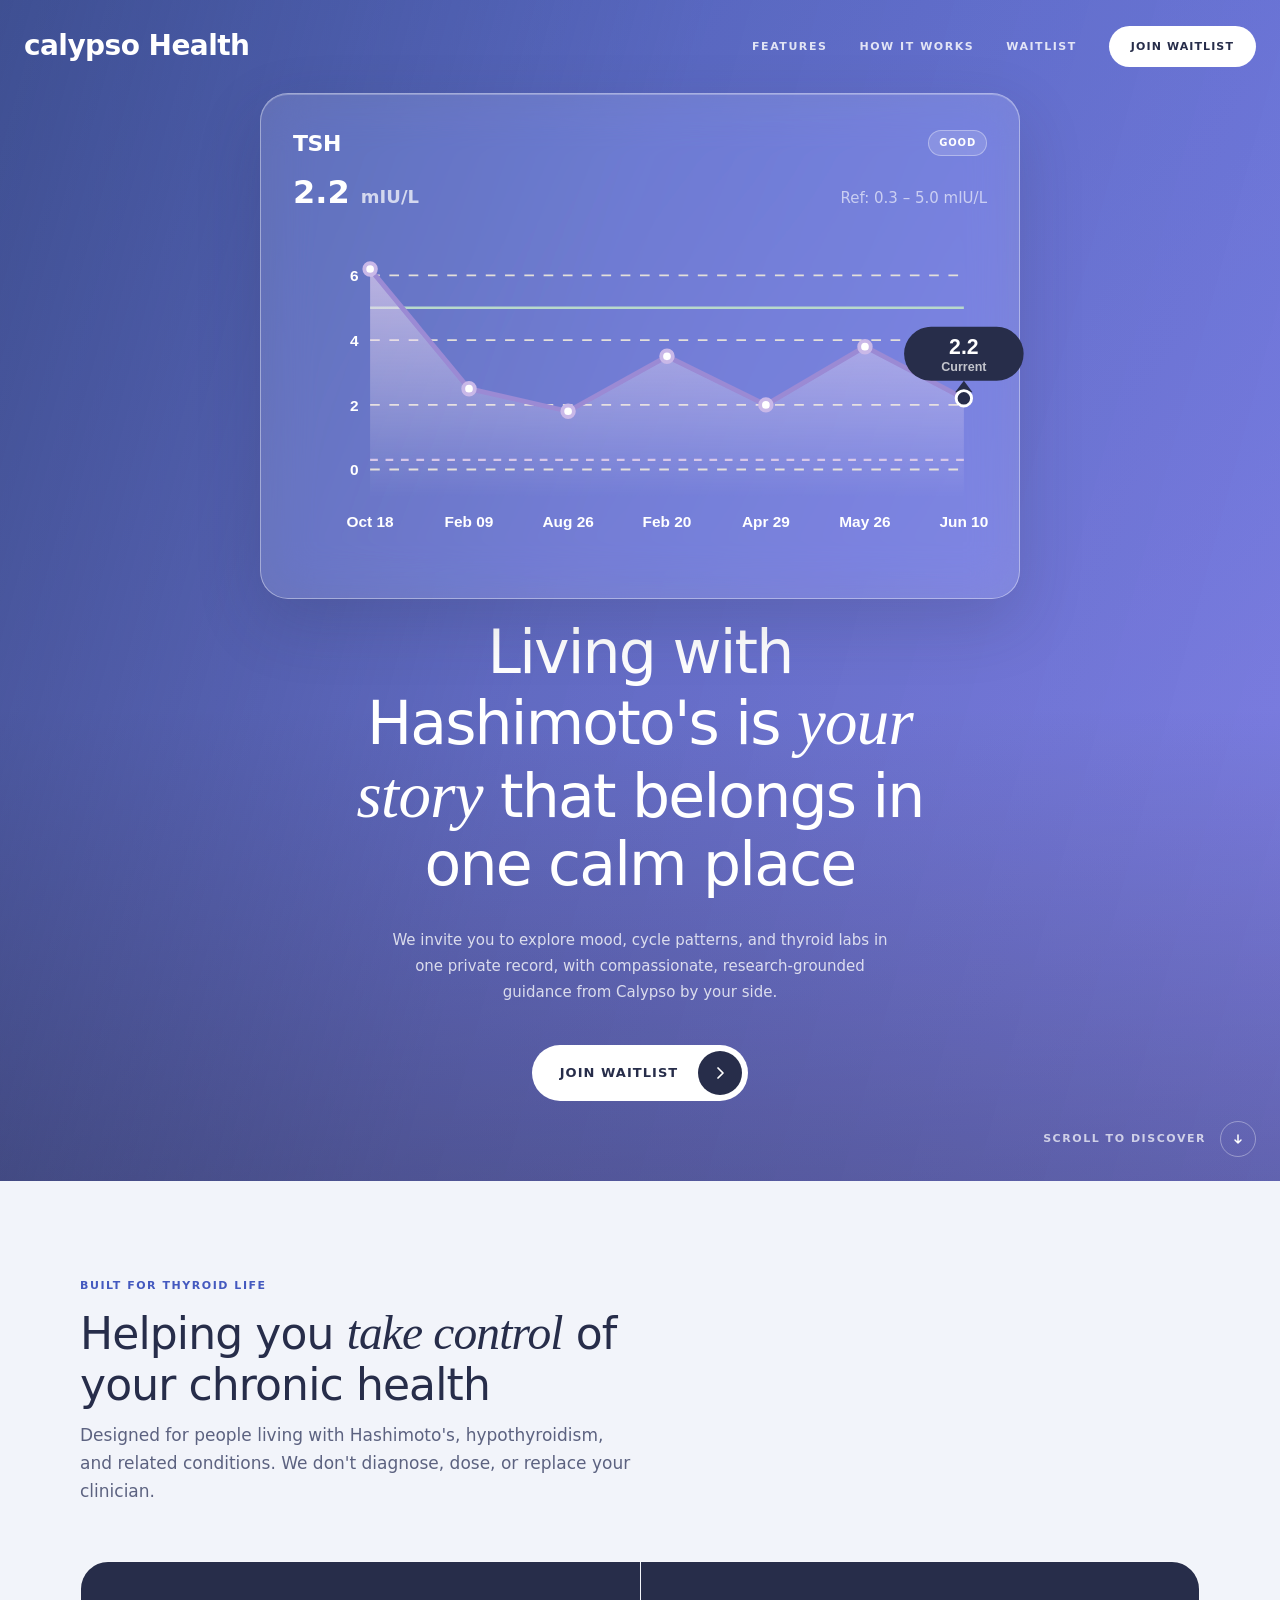
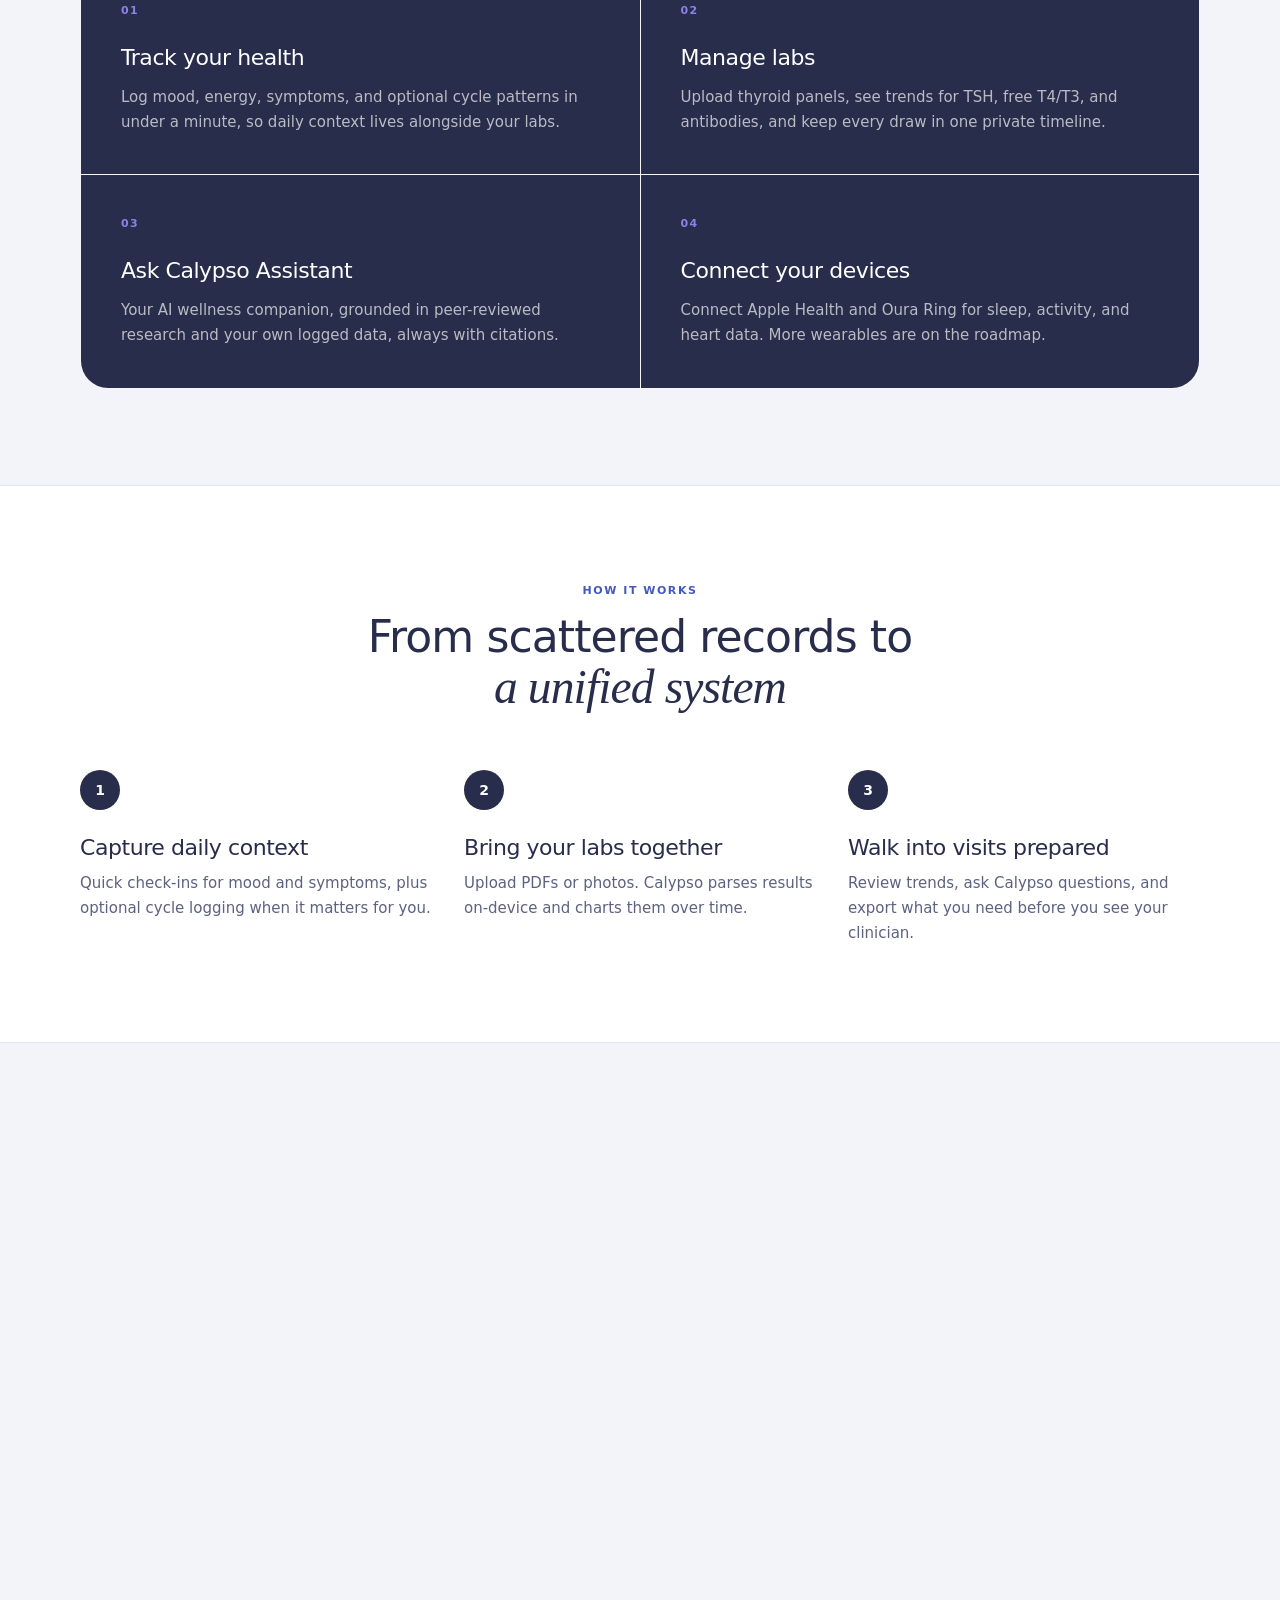
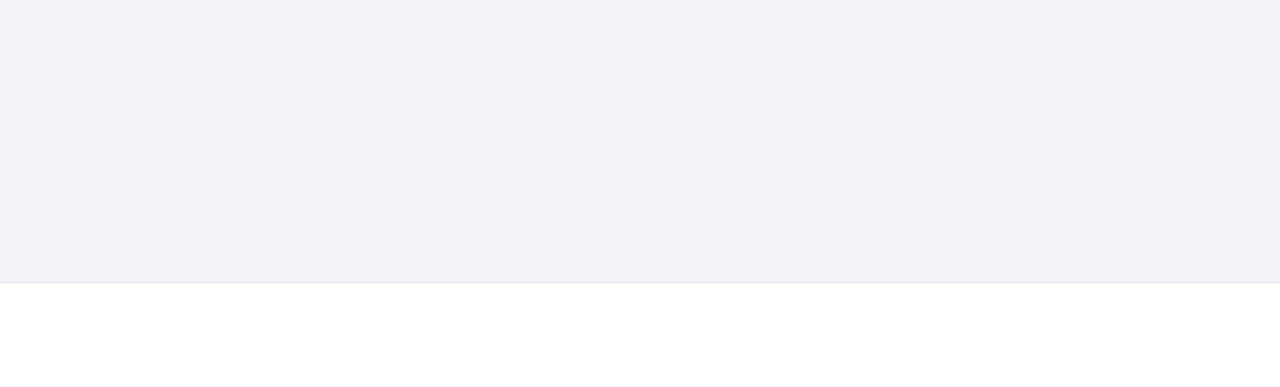
==== index.html @ aa2269cf "Add Instagram link to the footer. Co-authored-by: Cursor <cursoragent@cursor.com>" ====
<!DOCTYPE html>
<html lang="en">
<head>
  <meta charset="UTF-8" />
  <meta name="viewport" content="width=device-width, initial-scale=1" />
  <meta name="description" content="Calypso Health is a Hashimoto’s companion for mood, cycle, labs, and AI-guided wellness insights." />
  <meta name="theme-color" content="#5672db" />
  <title>Calypso Health | Hashimoto’s companion for mood, cycle &amp; labs</title>
  <link rel="canonical" href="https://calypsoai.health/" />
  <link rel="icon" href="favicon.svg" type="image/svg+xml" />
  <meta property="og:type" content="website" />
  <meta property="og:site_name" content="Calypso Health" />
  <meta property="og:url" content="https://calypsoai.health/" />
  <meta property="og:title" content="Calypso Health | Hashimoto’s companion for mood, cycle &amp; labs" />
  <meta property="og:description" content="Calypso Health is a Hashimoto’s companion for mood, cycle, labs, and AI-guided wellness insights." />
  <meta property="og:image" content="https://calypsoai.health/images/og.png" />
  <meta property="og:image:width" content="1200" />
  <meta property="og:image:height" content="630" />
  <meta property="og:image:alt" content="Calypso Health landing page — Hashimoto’s companion for mood, cycle, and labs" />
  <meta name="twitter:card" content="summary_large_image" />
  <meta name="twitter:title" content="Calypso Health | Hashimoto’s companion for mood, cycle &amp; labs" />
  <meta name="twitter:description" content="Calypso Health is a Hashimoto’s companion for mood, cycle, labs, and AI-guided wellness insights." />
  <meta name="twitter:image" content="https://calypsoai.health/images/og.png" />
  <link rel="stylesheet" href="styles.css" />
</head>
<body>
  <section class="hero-full" id="top">
    <div class="hero-bg" aria-hidden="true">
      <img
        class="hero-bg__photo"
        data-src="images/hero-bg.jpg"
        alt=""
        decoding="async"
        fetchpriority="low"
      />
    </div>
    <div class="hero-overlay" aria-hidden="true"></div>

    <header class="site-header">
      <a class="logo" href="#">calypso <span class="logo-health">Health</span></a>
      <nav class="nav" aria-label="Primary">
        <a href="#features">Features</a>
        <a href="#how-it-works">How it works</a>
        <a href="#waitlist">Waitlist</a>
        <a href="#waitlist" class="nav-cta">Join waitlist</a>
      </nav>
    </header>

    <div class="hero-inner">
      <div class="hero-content">
        <h1>
          Living with Hashimoto's is <em>your story</em> that belongs in one calm place
        </h1>
        <p class="hero-lead">
          We invite you to explore mood, cycle patterns, and thyroid labs in one private record, with compassionate, research-grounded guidance from Calypso by your side.
        </p>
        <a class="btn-hero" href="#waitlist">
          <span class="btn-hero__label">Join waitlist</span>
          <span class="btn-hero__icon" aria-hidden="true">
            <svg width="18" height="18" viewBox="0 0 18 18" fill="none">
              <path d="M7 4l5 5-5 5" stroke="currentColor" stroke-width="1.75" stroke-linecap="round" stroke-linejoin="round"/>
            </svg>
          </span>
        </a>
      </div>

      <aside class="lab-showcase" aria-label="Example thyroid lab chart">
        <article class="lab-showcase__card">
          <header class="lab-showcase__header">
            <div class="lab-showcase__title-row">
              <h2 class="lab-showcase__name">TSH</h2>
              <span class="lab-showcase__status lab-showcase__status--good">Good</span>
            </div>
            <div class="lab-showcase__meta">
              <p class="lab-showcase__value">2.2 <span>mIU/L</span></p>
              <p class="lab-showcase__ref">Ref: 0.3 – 5.0 mIU/L</p>
            </div>
          </header>
          <svg class="lab-showcase__chart tsh-chart" viewBox="0 0 360 168" role="img" aria-label="TSH lab trend from 2017 to 2019">
              <title>TSH trend over time</title>
              <defs>
                <linearGradient id="tsh-fill" x1="0" y1="0" x2="0" y2="1">
                  <stop offset="0%" stop-color="#E8D4F0" stop-opacity="0.65"/>
                  <stop offset="100%" stop-color="#F3E8F7" stop-opacity="0"/>
                </linearGradient>
              </defs>
              <g class="chart-grid">
                <rect class="chart-plot" x="40" y="14" width="308" height="118" rx="14" fill="none"/>
                <line class="chart-gridline" x1="40" y1="17.3" x2="348" y2="17.3" stroke="#E3DFDA" stroke-width="1" stroke-dasharray="5 5"/>
                <line class="chart-gridline" x1="40" y1="50.9" x2="348" y2="50.9" stroke="#E3DFDA" stroke-width="1" stroke-dasharray="5 5"/>
                <line class="chart-gridline" x1="40" y1="84.5" x2="348" y2="84.5" stroke="#E3DFDA" stroke-width="1" stroke-dasharray="5 5"/>
                <line class="chart-gridline" x1="40" y1="118" x2="348" y2="118" stroke="#E3DFDA" stroke-width="1" stroke-dasharray="5 5"/>
                <line class="chart-ref" x1="40" y1="113" x2="348" y2="113" stroke="#D4C4E8" stroke-width="1.25" stroke-dasharray="4 4"/>
                <line class="chart-ref chart-ref--high" x1="40" y1="34.1" x2="348" y2="34.1" stroke="#B8D9CB" stroke-width="1.25"/>
              </g>
              <polygon class="chart-area" points="40,132 40,14 91.3,76.1 142.7,87.8 194,59.3 245.3,84.5 296.7,54.3 348,81.1 348,132" fill="url(#tsh-fill)"/>
              <path class="chart-line" d="M 40 14 L 91.3 76.1 L 142.7 87.8 L 194 59.3 L 245.3 84.5 L 296.7 54.3 L 348 81.1" fill="none" stroke="#9B8AD4" stroke-width="2.5" stroke-linecap="round" stroke-linejoin="round"/>
              <g class="chart-points">
                <circle class="chart-point" style="--point-i: 0" cx="40" cy="14" r="3" fill="#fff" stroke="#C9B8E8" stroke-width="2"/>
                <circle class="chart-point" style="--point-i: 1" cx="91.3" cy="76.1" r="3" fill="#fff" stroke="#C9B8E8" stroke-width="2"/>
                <circle class="chart-point" style="--point-i: 2" cx="142.7" cy="87.8" r="3" fill="#fff" stroke="#C9B8E8" stroke-width="2"/>
                <circle class="chart-point" style="--point-i: 3" cx="194" cy="59.3" r="3" fill="#fff" stroke="#C9B8E8" stroke-width="2"/>
                <circle class="chart-point" style="--point-i: 4" cx="245.3" cy="84.5" r="3" fill="#fff" stroke="#C9B8E8" stroke-width="2"/>
                <circle class="chart-point" style="--point-i: 5" cx="296.7" cy="54.3" r="3" fill="#fff" stroke="#C9B8E8" stroke-width="2"/>
              </g>
              <g class="chart-tooltip">
                <rect class="chart-tooltip__bubble" x="317" y="44" width="62" height="28" rx="14" fill="#272D4A"/>
                <path class="chart-tooltip__tail" d="M348 72 L343.5 78 L352.5 78 Z" fill="#272D4A"/>
                <text class="chart-tooltip__value" x="348" y="58" text-anchor="middle" font-size="11" font-weight="700" fill="#fff" font-family="Aeonik Pro,sans-serif">2.2</text>
                <text class="chart-tooltip__label" x="348" y="67" text-anchor="middle" font-size="6.5" font-weight="600" fill="rgba(255,255,255,0.72)" font-family="Aeonik Pro,sans-serif">Current</text>
              </g>
              <circle class="chart-marker" cx="348" cy="81.1" r="4" fill="#272D4A" stroke="#fff" stroke-width="1.5"/>
              <g class="chart-labels">
                <text x="34" y="121" text-anchor="end" font-size="8" fill="#fff" font-weight="600" font-family="Aeonik Pro,sans-serif">0</text>
                <text x="34" y="87.5" text-anchor="end" font-size="8" fill="#fff" font-weight="600" font-family="Aeonik Pro,sans-serif">2</text>
                <text x="34" y="53.9" text-anchor="end" font-size="8" fill="#fff" font-weight="600" font-family="Aeonik Pro,sans-serif">4</text>
                <text x="34" y="20.3" text-anchor="end" font-size="8" fill="#fff" font-weight="600" font-family="Aeonik Pro,sans-serif">6</text>
                <text x="40" y="148" text-anchor="middle" font-size="8" fill="#fff" font-weight="600" font-family="Aeonik Pro,sans-serif">Oct 18</text>
                <text x="91.3" y="148" text-anchor="middle" font-size="8" fill="#fff" font-weight="600" font-family="Aeonik Pro,sans-serif">Feb 09</text>
                <text x="142.7" y="148" text-anchor="middle" font-size="8" fill="#fff" font-weight="600" font-family="Aeonik Pro,sans-serif">Aug 26</text>
                <text x="194" y="148" text-anchor="middle" font-size="8" fill="#fff" font-weight="600" font-family="Aeonik Pro,sans-serif">Feb 20</text>
                <text x="245.3" y="148" text-anchor="middle" font-size="8" fill="#fff" font-weight="600" font-family="Aeonik Pro,sans-serif">Apr 29</text>
                <text x="296.7" y="148" text-anchor="middle" font-size="8" fill="#fff" font-weight="600" font-family="Aeonik Pro,sans-serif">May 26</text>
                <text x="348" y="148" text-anchor="middle" font-size="8" fill="#fff" font-weight="700" font-family="Aeonik Pro,sans-serif">Jun 10</text>
              </g>
            </svg>
        </article>
      </aside>
    </div>

    <a class="scroll-hint" href="#features">
      <span>Scroll to discover</span>
      <span class="scroll-hint__icon" aria-hidden="true">
        <svg width="14" height="14" viewBox="0 0 14 14" fill="none">
          <path d="M7 3v8M4 8l3 3 3-3" stroke="currentColor" stroke-width="1.5" stroke-linecap="round" stroke-linejoin="round"/>
        </svg>
      </span>
    </a>
  </section>

  <main>
    <section class="features lazy-section" id="features">
      <div class="container">
        <div class="section-head lazy-item">
          <p class="eyebrow">Built for thyroid life</p>
          <h2>Helping you <em>take control</em> of your chronic health</h2>
          <p class="section-lead">Designed for people living with Hashimoto's, hypothyroidism, and related conditions. We don't diagnose, dose, or replace your clinician.</p>
        </div>

        <div class="feature-grid">
          <article class="feature-card lazy-item">
            <span class="feature-label">01</span>
            <h3>Track your health</h3>
            <p>Log mood, energy, symptoms, and optional cycle patterns in under a minute, so daily context lives alongside your labs.</p>
          </article>
          <article class="feature-card lazy-item">
            <span class="feature-label">02</span>
            <h3>Manage labs</h3>
            <p>Upload thyroid panels, see trends for TSH, free T4/T3, and antibodies, and keep every draw in one private timeline.</p>
          </article>
          <article class="feature-card lazy-item">
            <span class="feature-label">03</span>
            <h3>Ask Calypso Assistant</h3>
            <p>Your AI wellness companion, grounded in peer-reviewed research and your own logged data, always with citations.</p>
          </article>
          <article class="feature-card lazy-item">
            <span class="feature-label">04</span>
            <h3>Connect your devices</h3>
            <p>Connect Apple Health and Oura Ring for sleep, activity, and heart data. More wearables are on the roadmap.</p>
          </article>
        </div>
      </div>
    </section>

    <section class="how-it-works lazy-section" id="how-it-works">
      <div class="container">
        <div class="section-head section-head--center lazy-item">
          <p class="eyebrow">How it works</p>
          <h2>From scattered records to <em>a unified system</em></h2>
        </div>

        <ol class="steps">
          <li class="lazy-item">
            <span class="step-num">1</span>
            <div>
              <h3>Capture daily context</h3>
              <p>Quick check-ins for mood and symptoms, plus optional cycle logging when it matters for you.</p>
            </div>
          </li>
          <li class="lazy-item">
            <span class="step-num">2</span>
            <div>
              <h3>Bring your labs together</h3>
              <p>Upload PDFs or photos. Calypso parses results on-device and charts them over time.</p>
            </div>
          </li>
          <li class="lazy-item">
            <span class="step-num">3</span>
            <div>
              <h3>Walk into visits prepared</h3>
              <p>Review trends, ask Calypso questions, and export what you need before you see your clinician.</p>
            </div>
          </li>
        </ol>
      </div>
    </section>

    <section class="waitlist lazy-section" id="waitlist">
      <div class="container waitlist-inner">
        <div class="waitlist-copy">
          <p class="eyebrow">Early access</p>
          <h2>Be first to try Calypso.</h2>
          <p>We're preparing a TestFlight beta for iPhone. Join the waitlist and we'll reach out when a spot opens.</p>
        </div>
        <form class="waitlist-form" id="waitlist-form" action="https://formsubmit.co/kelly@calypsoai.health" method="POST" novalidate>
          <label class="sr-only" for="email">Email address</label>
          <input type="email" id="email" name="email" placeholder="you@example.com" required autocomplete="email" />
          <input type="hidden" name="_subject" value="New Calypso waitlist signup" />
          <input type="hidden" name="_captcha" value="false" />
          <input type="hidden" name="_template" value="table" />
          <input type="hidden" name="_next" value="https://calypsoai.health/?joined=1#waitlist" />
          <button type="submit" class="btn btn-primary" id="waitlist-submit">Join waitlist</button>
        </form>
        <p class="form-status" id="waitlist-status" role="status" aria-live="polite" hidden></p>
        <p class="form-note">No spam. Unsubscribe anytime. · Coming soon to iPhone<br />By joining, you agree we may email you about early access. See our <a href="privacy.html">Privacy Policy</a>.</p>
      </div>
    </section>

    <section class="disclaimer lazy-section">
      <div class="container">
        <p><strong>Important:</strong> Calypso Health does not diagnose conditions, recommend medication changes, or replace care from your clinician. All data is for your personal health record.</p>
      </div>
    </section>
  </main>

  <footer class="site-footer lazy-section">
    <div class="container footer-inner">
      <span class="footer-logo">calypso</span>
      <span>© 2026 Calypso Health</span>
      <nav class="footer-nav" aria-label="Footer">
        <a href="#features">Features</a>
        <a href="#waitlist">Waitlist</a>
        <a href="faq.html">FAQ</a>
        <a href="privacy.html">Privacy</a>
        <a href="https://www.instagram.com/calypso_health/" target="_blank" rel="noopener noreferrer">Instagram</a>
        <a href="mailto:hello@calypsoai.health">Contact</a>
      </nav>
    </div>
  </footer>

  <script src="config.js"></script>
  <script>
    (function () {
      var reducedMotion = window.matchMedia("(prefers-reduced-motion: reduce)").matches;

      function loadImage(img) {
        var src = img.getAttribute("data-src");
        if (!src || img.getAttribute("src")) return;
        img.setAttribute("src", src);
        img.addEventListener("load", function () {
          img.closest(".hero-bg").classList.add("has-photo");
        }, { once: true });
        img.addEventListener("error", function () {
          img.remove();
        }, { once: true });
      }

      function revealSection(section) {
        if (section.classList.contains("is-visible")) return;
        section.classList.add("is-visible");
        section.querySelectorAll("img[data-src]").forEach(loadImage);
      }

      function animateTshChart(chart) {
        if (!chart || chart.classList.contains("is-animated")) return;
        var line = chart.querySelector(".chart-line");
        if (line && typeof line.getTotalLength === "function") {
          chart.style.setProperty("--line-length", line.getTotalLength());
        }
        chart.classList.add("is-animated");
      }

      function setupChartAnimation() {
        var showcase = document.querySelector(".lab-showcase");
        var chart = document.querySelector(".tsh-chart");
        if (!chart) return;

        if (reducedMotion) {
          animateTshChart(chart);
          return;
        }

        if ("IntersectionObserver" in window && showcase) {
          var chartObserver = new IntersectionObserver(function (entries) {
            entries.forEach(function (entry) {
              if (entry.isIntersecting) {
                window.setTimeout(function () {
                  animateTshChart(chart);
                }, 350);
                chartObserver.unobserve(entry.target);
              }
            });
          }, { threshold: 0.35 });

          chartObserver.observe(showcase);
        } else {
          animateTshChart(chart);
        }
      }

      if (reducedMotion) {
        document.querySelectorAll(".lazy-section").forEach(revealSection);
        document.querySelectorAll(".hero-bg__photo[data-src]").forEach(loadImage);
      } else if ("IntersectionObserver" in window) {
        var sectionObserver = new IntersectionObserver(function (entries) {
          entries.forEach(function (entry) {
            if (entry.isIntersecting) {
              revealSection(entry.target);
              sectionObserver.unobserve(entry.target);
            }
          });
        }, { rootMargin: "0px 0px -8% 0px", threshold: 0.12 });

        document.querySelectorAll(".lazy-section").forEach(function (section) {
          sectionObserver.observe(section);
        });

        var heroPhoto = document.querySelector(".hero-bg__photo[data-src]");
        if (heroPhoto) {
          var loadHeroPhoto = function () {
            loadImage(heroPhoto);
          };
          if ("requestIdleCallback" in window) {
            requestIdleCallback(loadHeroPhoto, { timeout: 1800 });
          } else {
            window.setTimeout(loadHeroPhoto, 400);
          }
        }
      } else {
        document.querySelectorAll(".lazy-section").forEach(revealSection);
        document.querySelectorAll(".hero-bg__photo[data-src]").forEach(loadImage);
      }

      setupChartAnimation();

      (function setupWaitlistForm() {
        var form = document.getElementById("waitlist-form");
        var input = document.getElementById("email");
        var btn = document.getElementById("waitlist-submit");
        var status = document.getElementById("waitlist-status");
        if (!form || !input || !btn || !status) return;

        var config = window.CALYPSO_CONFIG || {};
        var notifyEmail = config.notifyEmail || "kelly@calypsoai.health";
        var supabaseUrl = (config.supabaseUrl || "").replace(/\/$/, "");
        var supabaseAnonKey = config.supabaseAnonKey || "";

        function setStatus(message, type) {
          status.hidden = !message;
          status.textContent = message || "";
          status.className = "form-status" + (type ? " form-status--" + type : "");
        }

        function showSuccess() {
          btn.textContent = "You're on the list!";
          input.disabled = true;
          btn.disabled = true;
          setStatus("Thanks! We’ll email you when a TestFlight spot opens.", "success");
        }

        if (window.location.search.indexOf("joined=1") !== -1) {
          showSuccess();
        }

        function saveToSupabase(email) {
          if (!supabaseUrl || !supabaseAnonKey) return;
          fetch(supabaseUrl + "/rest/v1/waitlist_signups", {
            method: "POST",
            headers: {
              apikey: supabaseAnonKey,
              Authorization: "Bearer " + supabaseAnonKey,
              "Content-Type": "application/json",
              Prefer: "return=minimal",
            },
            body: JSON.stringify({ email: email, source: "website" }),
          }).catch(function () {});
        }

        function notifyKelly(email) {
          return fetch("https://formsubmit.co/ajax/" + encodeURIComponent(notifyEmail), {
            method: "POST",
            headers: {
              "Content-Type": "application/json",
              Accept: "application/json",
            },
            body: JSON.stringify({
              email: email,
              _subject: "New Calypso waitlist signup",
              _template: "table",
              _captcha: "false",
              message: email + " joined the Calypso Health waitlist.",
            }),
          }).then(function (res) {
            return res.text().then(function (text) {
              if (!res.ok) return false;
              try {
                var data = JSON.parse(text);
                return Boolean(
                  data &&
                    (data.success === true ||
                      data.success === "true" ||
                      data.message ||
                      data.result === "success")
                );
              } catch (_) {
                return true;
              }
            });
          }).catch(function () {
            return false;
          });
        }

        form.addEventListener("submit", function onSubmit(e) {
          e.preventDefault();

          var email = (input.value || "").trim().toLowerCase();
          if (!email || !input.checkValidity()) {
            setStatus("Please enter a valid email address.", "error");
            input.focus();
            return;
          }

          btn.disabled = true;
          btn.textContent = "Joining…";
          setStatus("");

          notifyKelly(email).then(function (sent) {
            if (sent) {
              saveToSupabase(email);
              showSuccess();
              return;
            }
            form.removeEventListener("submit", onSubmit);
            HTMLFormElement.prototype.submit.call(form);
          });
        });
      })();
    })();
  </script>
</body>
</html>
---- styles.css ----
:root {
  --primary: #5672db;
  --primary-dark: #4459bf;
  --lavender: #8b82e6;
  --mint: #62b896;
  --peach: #e5a67a;
  --blush: #f0c2cc;
  --navy: #272d4a;
  --bg: #f2f4fa;
  --accent-tint: #eef0fa;

  --accent: var(--primary);
  --accent-dark: var(--primary-dark);
  --accent-light: var(--accent-tint);
  --text: var(--navy);
  --text-muted: #5c6280;
  --surface: #ffffff;
  --border: #e2e6f0;
  --white: #ffffff;
  --radius: 28px;
  --radius-lg: 28px;
  --shadow: 0 4px 24px rgba(39, 45, 74, 0.08);
  --font: "DM Sans", -apple-system, BlinkMacSystemFont, "SF Pro Text", system-ui, sans-serif;
  --font-brand: "DM Sans", var(--font);
  --font-heading: "DM Sans", var(--font);
  --font-heading-italic: "Instrument Serif", Georgia, serif;
  --font-hero: "DM Sans", var(--font);
  --font-hero-script: "Instrument Serif", Georgia, serif;
  --max-w: 1120px;
}







*,
*::before,
*::after {
  box-sizing: border-box;
}

html {
  scroll-behavior: smooth;
}

body {
  margin: 0;
  font-family: var(--font);
  font-size: 16px;
  line-height: 1.6;
  color: var(--text);
  background: var(--bg);
  -webkit-font-smoothing: antialiased;
}

img,
svg {
  display: block;
  max-width: 100%;
}

a {
  color: inherit;
  text-decoration: none;
}

.container {
  width: min(100% - 3rem, var(--max-w));
  margin-inline: auto;
}

.sr-only {
  position: absolute;
  width: 1px;
  height: 1px;
  padding: 0;
  margin: -1px;
  overflow: hidden;
  clip: rect(0, 0, 0, 0);
  white-space: nowrap;
  border: 0;
}

h2 {
  font-family: var(--font-heading);
  font-weight: 500;
  letter-spacing: -0.02em;
}

h3 {
  font-family: var(--font-heading);
  font-weight: 500;
  letter-spacing: -0.02em;
}

em {
  font-family: var(--font-heading-italic);
  font-style: italic;
  font-weight: 400;
}

/* ——— Full-screen hero ——— */

.hero-full {
  position: relative;
  min-height: 100vh;
  min-height: 100dvh;
  display: flex;
  flex-direction: column;
  color: var(--white);
  overflow: hidden;
}

.hero-bg {
  position: absolute;
  inset: 0;
  z-index: 0;
  background: linear-gradient(135deg, var(--primary) 0%, var(--lavender) 100%);
}

.hero-bg__photo {
  position: absolute;
  inset: 0;
  width: 100%;
  height: 100%;
  object-fit: cover;
  opacity: 0;
  transition: opacity 0.8s ease;
}

.hero-bg.has-photo .hero-bg__photo {
  opacity: 1;
}

.hero-overlay {
  position: absolute;
  inset: 0;
  z-index: 1;
  background:
    linear-gradient(105deg, rgba(39, 45, 74, 0.5) 0%, rgba(39, 45, 74, 0.2) 45%, rgba(86, 114, 219, 0.15) 100%),
    linear-gradient(to top, rgba(39, 45, 74, 0.4) 0%, transparent 40%);
}

.site-header {
  position: relative;
  z-index: 2;
  display: flex;
  align-items: center;
  justify-content: space-between;
  gap: 2rem;
  padding: 2rem 3rem;
}

.logo,
.footer-logo {
  font-family: var(--font-brand);
  font-size: 1.75rem;
  font-weight: 600;
  font-style: normal;
  letter-spacing: -0.02em;
  color: inherit;
}

.nav {
  display: flex;
  align-items: center;
  gap: 2rem;
  font-size: 0.6875rem;
  font-weight: 600;
  letter-spacing: 0.14em;
  text-transform: uppercase;
}

.nav a:not(.nav-cta) {
  color: rgba(255, 255, 255, 0.82);
  transition: color 0.2s ease;
}

.nav a:not(.nav-cta):hover {
  color: var(--white);
}

.nav-cta {
  padding: 0.75rem 1.375rem;
  border-radius: var(--radius);
  background: var(--white);
  color: var(--navy) !important;
  letter-spacing: 0.1em;
  transition: transform 0.2s ease, box-shadow 0.2s ease;
}

.nav-cta:hover {
  transform: translateY(-1px);
  box-shadow: 0 8px 24px rgba(0, 0, 0, 0.15);
}

.hero-inner {
  position: relative;
  z-index: 2;
  flex: 1;
  display: grid;
  grid-template-columns: minmax(0, 1fr) minmax(560px, 760px);
  gap: 2.5rem;
  align-items: center;
  padding: 0 3rem 6rem;
  margin-top: -2rem;
}

.hero-content {
  display: flex;
  flex-direction: column;
  justify-content: center;
  max-width: 42rem;
  padding: 0;
}

.hero-content h1 {
  margin: 0 0 1.75rem;
  font-family: var(--font-hero);
  font-size: clamp(2.5rem, 5.5vw, 3.75rem);
  font-weight: 400;
  line-height: 1.12;
  letter-spacing: -0.03em;
}

.hero-content h1 em {
  font-family: var(--font-hero-script);
  font-style: italic;
  font-weight: 400;
  font-size: 1.08em;
  letter-spacing: -0.01em;
}

.hero-lead {
  margin: 0 0 2.5rem;
  max-width: 32rem;
  font-size: 0.9375rem;
  font-weight: 400;
  line-height: 1.75;
  color: rgba(255, 255, 255, 0.78);
}

.btn-hero {
  display: inline-flex;
  align-items: center;
  gap: 0;
  width: fit-content;
  padding: 0.375rem 0.375rem 0.375rem 1.75rem;
  border-radius: var(--radius);
  background: var(--white);
  color: var(--navy);
  font-size: 0.8125rem;
  font-weight: 600;
  letter-spacing: 0.08em;
  text-transform: uppercase;
  transition: transform 0.2s ease, box-shadow 0.2s ease;
}

.btn-hero:hover {
  transform: translateY(-2px);
  box-shadow: 0 12px 32px rgba(0, 0, 0, 0.18);
}

.btn-hero__icon {
  display: grid;
  place-items: center;
  width: 2.75rem;
  height: 2.75rem;
  margin-left: 1.25rem;
  border-radius: var(--radius);
  background: var(--navy);
  color: var(--white);
}

.lab-showcase {
  justify-self: end;
  width: min(100%, 760px);
}

.lab-showcase__card {
  position: relative;
  padding: 2rem;
  border-radius: var(--radius);
  background: rgba(255, 255, 255, 0.1);
  border: 1.5px solid rgba(255, 255, 255, 0.42);
  box-shadow:
    0 24px 64px rgba(39, 45, 74, 0.18),
    inset 0 1px 0 rgba(255, 255, 255, 0.25);
  backdrop-filter: blur(24px) saturate(1.15);
  -webkit-backdrop-filter: blur(24px) saturate(1.15);
  color: var(--white);
  isolation: isolate;
}

.lab-showcase__card::before {
  content: "";
  position: absolute;
  inset: 0;
  border-radius: inherit;
  background: rgba(255, 255, 255, 0.04);
  pointer-events: none;
}

.lab-showcase__header {
  position: relative;
  z-index: 1;
  margin-bottom: 1.5rem;
}

.lab-showcase__title-row {
  display: flex;
  align-items: center;
  justify-content: space-between;
  gap: 0.75rem;
  margin-bottom: 0.375rem;
}

.lab-showcase__name {
  margin: 0;
  font-family: var(--font-heading);
  font-size: 1.375rem;
  font-weight: 600;
}

.lab-showcase__status {
  padding: 0.25rem 0.625rem;
  border-radius: var(--radius);
  font-size: 0.625rem;
  font-weight: 700;
  letter-spacing: 0.08em;
  text-transform: uppercase;
}

.lab-showcase__status--good {
  background: rgba(255, 255, 255, 0.14);
  border: 1px solid rgba(255, 255, 255, 0.35);
  color: var(--white);
}

.lab-showcase__meta {
  display: flex;
  align-items: baseline;
  justify-content: space-between;
  gap: 1rem;
  flex-wrap: wrap;
}

.lab-showcase__value {
  margin: 0;
  font-size: 2rem;
  font-weight: 700;
  color: var(--white);
}

.lab-showcase__value span {
  font-size: 1.125rem;
  font-weight: 600;
  color: rgba(255, 255, 255, 0.72);
}

.lab-showcase__ref {
  margin: 0;
  font-size: 0.9375rem;
  color: rgba(255, 255, 255, 0.62);
}

.lab-showcase__chart {
  position: relative;
  z-index: 1;
  display: block;
  width: 100%;
  height: auto;
  border-radius: var(--radius);
  overflow: visible;
}

@media (prefers-reduced-motion: no-preference) {
  .tsh-chart .chart-grid,
  .tsh-chart .chart-area,
  .tsh-chart .chart-labels {
    opacity: 0;
    transition: opacity 0.5s ease;
  }

  .tsh-chart .chart-line {
    stroke-dasharray: var(--line-length, 600);
    stroke-dashoffset: var(--line-length, 600);
    transition: stroke-dashoffset 1.35s cubic-bezier(0.4, 0, 0.2, 1);
  }

  .tsh-chart .chart-point {
    opacity: 0;
    transition: opacity 0.35s ease;
    transition-delay: calc(0.5s + var(--point-i, 0) * 0.1s);
  }

  .tsh-chart .chart-tooltip {
    opacity: 0;
    transform: translateY(8px);
    transition:
      opacity 0.45s ease,
      transform 0.45s cubic-bezier(0.22, 1, 0.36, 1);
  }

  .tsh-chart .chart-marker {
    opacity: 0;
    transition: opacity 0.35s ease;
  }

  .tsh-chart.is-animated .chart-grid,
  .tsh-chart.is-animated .chart-area,
  .tsh-chart.is-animated .chart-labels {
    opacity: 1;
  }

  .tsh-chart.is-animated .chart-grid {
    transition-delay: 0.05s;
  }

  .tsh-chart.is-animated .chart-area {
    transition-delay: 0.85s;
  }

  .tsh-chart.is-animated .chart-labels {
    transition-delay: 1.05s;
  }

  .tsh-chart.is-animated .chart-line {
    stroke-dashoffset: 0;
  }

  .tsh-chart.is-animated .chart-point {
    opacity: 1;
  }

  .tsh-chart.is-animated .chart-tooltip {
    opacity: 1;
    transform: translateY(0);
    transition-delay: 1.15s;
  }

  .tsh-chart.is-animated .chart-marker {
    opacity: 1;
    transition-delay: 1.25s;
  }
}

@media (prefers-reduced-motion: reduce) {
  .tsh-chart.is-animated .chart-grid,
  .tsh-chart.is-animated .chart-area,
  .tsh-chart.is-animated .chart-labels,
  .tsh-chart.is-animated .chart-point,
  .tsh-chart.is-animated .chart-tooltip,
  .tsh-chart.is-animated .chart-marker {
    opacity: 1;
    transform: none;
  }

  .tsh-chart.is-animated .chart-line {
    stroke-dashoffset: 0;
  }
}

.scroll-hint {
  position: absolute;
  z-index: 2;
  right: 3rem;
  bottom: 2.5rem;
  display: inline-flex;
  align-items: center;
  gap: 0.875rem;
  font-size: 0.6875rem;
  font-weight: 600;
  letter-spacing: 0.14em;
  text-transform: uppercase;
  color: rgba(255, 255, 255, 0.7);
  transition: color 0.2s ease;
}

.scroll-hint:hover {
  color: var(--white);
}

.scroll-hint__icon {
  display: grid;
  place-items: center;
  width: 2.25rem;
  height: 2.25rem;
  border-radius: var(--radius);
  border: 1px solid rgba(255, 255, 255, 0.35);
  color: var(--white);
}

/* ——— Lazy-loaded sections ——— */

.lazy-section {
  content-visibility: auto;
  contain-intrinsic-size: auto 520px;
}

@media (prefers-reduced-motion: no-preference) {
  .lazy-section:not(.is-visible) .section-head,
  .lazy-section:not(.is-visible) .lazy-item,
  .lazy-section:not(.is-visible) .waitlist-inner,
  .lazy-section:not(.is-visible) .footer-inner,
  .lazy-section:not(.is-visible) .container > p {
    opacity: 0;
    transform: translateY(1.5rem);
  }

  .lazy-section.is-visible .section-head,
  .lazy-section.is-visible .lazy-item,
  .lazy-section.is-visible .waitlist-inner,
  .lazy-section.is-visible .footer-inner,
  .lazy-section.is-visible .container > p {
    opacity: 1;
    transform: none;
    transition:
      opacity 0.65s ease,
      transform 0.65s cubic-bezier(0.22, 1, 0.36, 1);
  }

  .lazy-section.is-visible .lazy-item:nth-child(1) { transition-delay: 0.05s; }
  .lazy-section.is-visible .lazy-item:nth-child(2) { transition-delay: 0.12s; }
  .lazy-section.is-visible .lazy-item:nth-child(3) { transition-delay: 0.19s; }
  .lazy-section.is-visible .lazy-item:nth-child(4) { transition-delay: 0.26s; }
}

@media (prefers-reduced-motion: reduce) {
  .lazy-section .section-head,
  .lazy-section .lazy-item,
  .lazy-section .waitlist-inner,
  .lazy-section .footer-inner,
  .lazy-section .container > p {
    opacity: 1;
    transform: none;
  }
}

/* ——— Below-fold sections ——— */

.eyebrow {
  margin: 0 0 0.75rem;
  font-family: var(--font-heading);
  font-size: 0.6875rem;
  font-weight: 600;
  letter-spacing: 0.14em;
  text-transform: uppercase;
  color: var(--accent-dark);
}

.section-head {
  max-width: 560px;
  margin-bottom: 3.5rem;
}

.section-head--center {
  margin-inline: auto;
  text-align: center;
}

.section-head h2 {
  margin: 0 0 0.75rem;
  font-size: clamp(2rem, 4vw, 2.75rem);
  line-height: 1.12;
}

.section-head h2 em {
  font-family: var(--font-heading-italic);
  font-style: italic;
  font-weight: 400;
  font-size: 1.08em;
}

.section-lead {
  margin: 0;
  color: var(--text-muted);
  font-size: 1.0625rem;
  line-height: 1.65;
}

.features {
  padding: 6rem 0;
}

.feature-grid {
  display: grid;
  grid-template-columns: repeat(2, 1fr);
  gap: 1px;
  background: rgba(255, 255, 255, 0.18);
  border: 1px solid rgba(255, 255, 255, 0.18);
  border-radius: var(--radius-lg);
  overflow: hidden;
}

.feature-card {
  padding: 2.5rem;
  background: var(--navy);
  color: var(--white);
}

.feature-label {
  display: block;
  margin-bottom: 1.25rem;
  font-size: 0.6875rem;
  font-weight: 600;
  letter-spacing: 0.12em;
  color: var(--lavender);
}

.feature-card h3 {
  margin: 0 0 0.625rem;
  font-family: var(--font-heading);
  font-size: 1.375rem;
  font-weight: 500;
  color: var(--white);
}

.feature-card p {
  margin: 0;
  font-size: 0.9375rem;
  color: rgba(255, 255, 255, 0.68);
  line-height: 1.65;
}

.how-it-works {
  padding: 6rem 0;
  background: var(--surface);
  border-block: 1px solid var(--border);
}

.steps {
  list-style: none;
  margin: 0;
  padding: 0;
  display: grid;
  grid-template-columns: repeat(3, 1fr);
  gap: 2rem;
}

.steps li {
  display: flex;
  flex-direction: column;
  gap: 1.25rem;
}

.step-num {
  width: 2.5rem;
  height: 2.5rem;
  display: grid;
  place-items: center;
  border-radius: var(--radius);
  font-size: 0.875rem;
  font-weight: 700;
  color: var(--white);
  background: var(--navy);
}

.steps h3 {
  margin: 0 0 0.375rem;
  font-family: var(--font-heading);
  font-size: 1.375rem;
  font-weight: 500;
}

.steps p {
  margin: 0;
  font-size: 0.9375rem;
  color: var(--text-muted);
  line-height: 1.65;
}

.waitlist {
  padding: 6rem 0;
}

.waitlist-inner {
  padding: 4rem 3rem;
  border-radius: var(--radius-lg);
  background: var(--navy);
  color: var(--white);
  text-align: center;
}

.waitlist-copy h2 {
  margin: 0 0 0.75rem;
  font-size: clamp(2rem, 4vw, 2.5rem);
  color: var(--white);
}

.waitlist-copy p {
  margin: 0 auto 2rem;
  max-width: 440px;
  color: rgba(255, 255, 255, 0.72);
  line-height: 1.65;
}

.waitlist-inner .eyebrow {
  color: var(--blush);
}

.waitlist-form {
  display: flex;
  flex-wrap: wrap;
  gap: 0.75rem;
  justify-content: center;
  align-items: center;
  max-width: 440px;
  margin-inline: auto;
}

.waitlist-form input {
  flex: 1 1 220px;
  align-self: center;
  min-width: 0;
  height: 44px;
  max-height: 44px;
  padding: 0 1.25rem;
  border: none;
  border-radius: var(--radius);
  font-family: inherit;
  font-size: 0.9375rem;
  line-height: 44px;
  box-sizing: border-box;
}

.waitlist-form input:focus {
  outline: 2px solid var(--peach);
  outline-offset: 2px;
}

.btn {
  display: inline-flex;
  align-items: center;
  justify-content: center;
  padding: 0.875rem 1.5rem;
  border-radius: var(--radius);
  font-family: inherit;
  font-size: 0.8125rem;
  font-weight: 600;
  letter-spacing: 0.06em;
  text-transform: uppercase;
  border: none;
  cursor: pointer;
  transition: transform 0.15s ease, box-shadow 0.15s ease;
}

.btn-primary {
  background: var(--white);
  color: var(--navy);
}

.btn-primary:hover {
  transform: translateY(-1px);
  box-shadow: 0 8px 24px rgba(0, 0, 0, 0.15);
}

.form-note {
  margin: 1.25rem auto 0;
  max-width: 440px;
  font-size: 0.8125rem;
  color: rgba(255, 255, 255, 0.5);
  line-height: 1.55;
}

.form-note a {
  color: rgba(255, 255, 255, 0.85);
  text-decoration: underline;
  text-underline-offset: 2px;
}

.form-status {
  margin: 1rem auto 0;
  max-width: 440px;
  font-size: 0.875rem;
  font-weight: 600;
  line-height: 1.45;
}

.form-status--success {
  color: var(--mint);
}

.form-status--error {
  color: #ffb4a8;
}

.disclaimer {
  padding: 2rem 0 4rem;
}

.disclaimer p {
  margin: 0;
  padding: 1.25rem 1.5rem;
  border-radius: var(--radius);
  background: rgba(229, 166, 122, 0.15);
  border: 1px solid rgba(229, 166, 122, 0.35);
  font-size: 0.875rem;
  color: var(--navy);
  line-height: 1.65;
}

.site-footer {
  padding: 2rem 0 2.5rem;
  border-top: 1px solid var(--border);
  background: var(--surface);
}

.footer-inner {
  display: flex;
  align-items: center;
  justify-content: space-between;
  gap: 1rem;
  flex-wrap: wrap;
  font-size: 0.8125rem;
  color: var(--text-muted);
}

.footer-logo {
  font-size: 1.25rem;
  color: var(--navy);
}

.footer-nav {
  display: flex;
  gap: 1.5rem;
  font-size: 0.6875rem;
  font-weight: 600;
  letter-spacing: 0.1em;
  text-transform: uppercase;
}

.footer-nav a:hover {
  color: var(--text);
}

/* ——— Responsive ——— */

@media (max-width: 1280px) {
  .site-header {
    padding: 1.5rem 1.5rem;
  }

  .hero-inner {
    grid-template-columns: 1fr;
    padding: 0 1.5rem 5rem;
    gap: 20px;
    margin-top: 0;
    align-items: start;
  }

  .lab-showcase {
    justify-self: center;
    order: -1;
    width: min(100%, 760px);
    margin-bottom: 0;
  }

  .hero-content {
    text-align: center;
    align-items: center;
    margin-inline: auto;
    margin-top: 0;
  }

  .hero-content h1 {
    margin-top: 0;
  }

  .hero-lead {
    margin-inline: auto;
  }

  .scroll-hint {
    right: 1.5rem;
    bottom: 1.5rem;
  }
}

@media (max-width: 960px) {
  .steps {
    grid-template-columns: 1fr;
    gap: 2.5rem;
  }
}

@media (max-width: 720px) {
  .nav a:not(.nav-cta) {
    display: none;
  }

  .feature-grid {
    grid-template-columns: 1fr;
  }

  .waitlist-inner {
    padding: 2.5rem 1.5rem;
  }

  .waitlist-form {
    flex-direction: column;
    align-items: stretch;
  }

  .waitlist-form input,
  .waitlist-form .btn {
    width: 100%;
  }

  .waitlist-form input {
    flex: 0 0 auto;
    width: 100%;
    height: 30px;
    max-height: 30px;
    padding: 0 1rem;
    font-size: 0.875rem;
    line-height: 30px;
    box-sizing: border-box;
  }

  .scroll-hint span:first-child {
    display: none;
  }
}
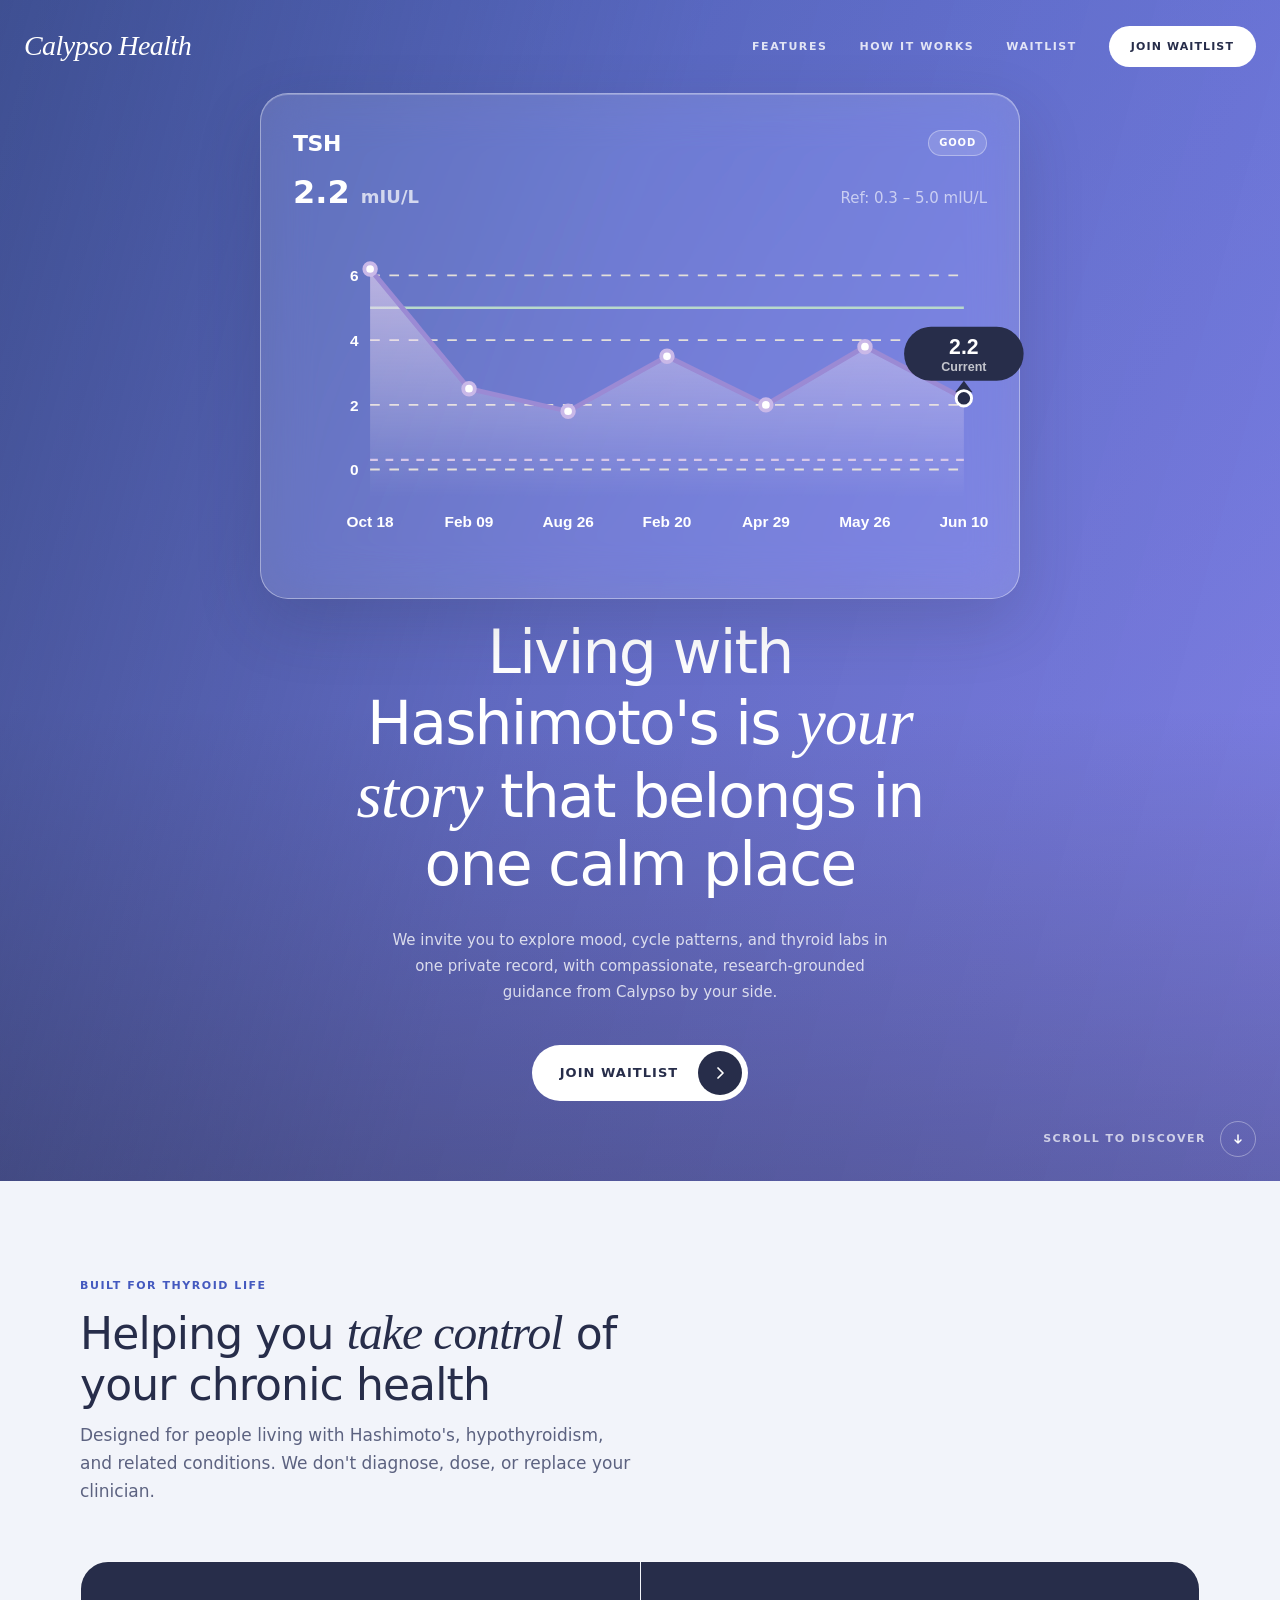
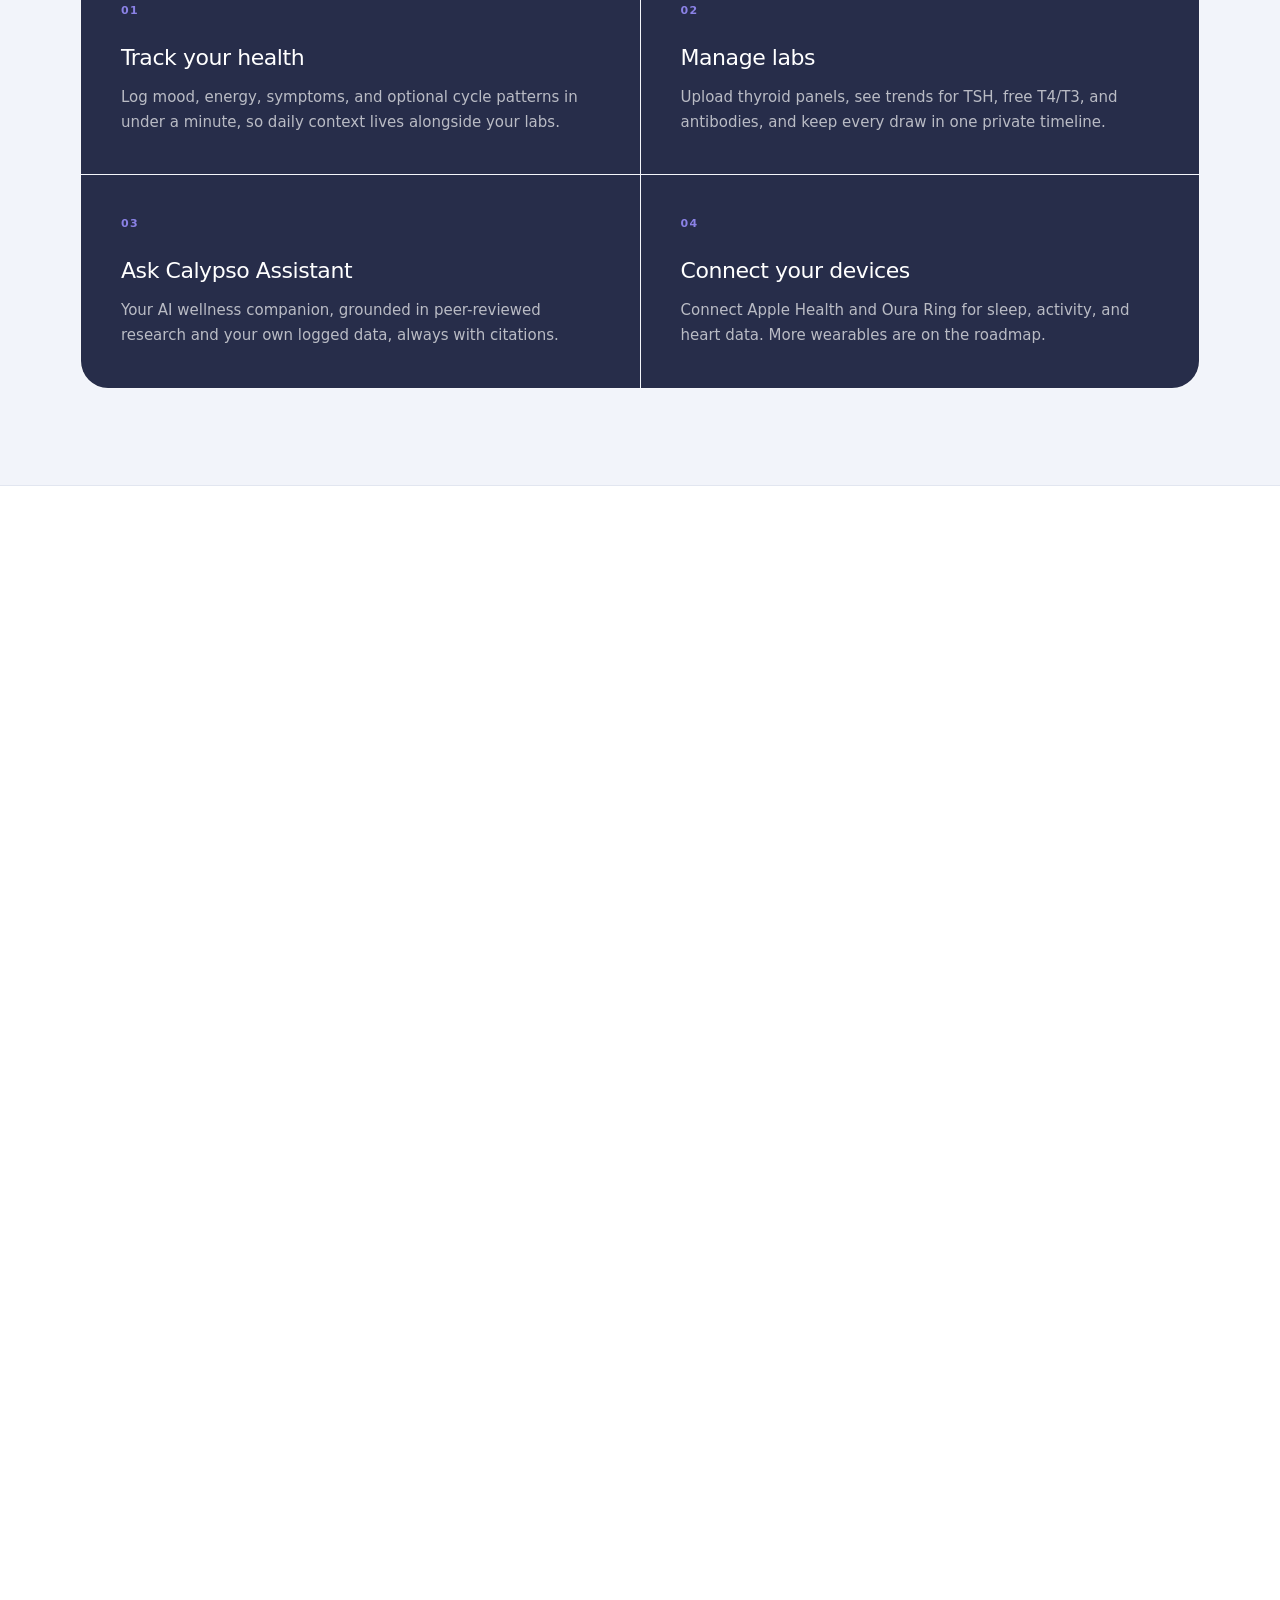
==== commit f63d3745: "Rename logo to Calypso Health. Co-authored-by: Cursor <cursoragent@cursor.com>" ====
--- a/index.html
+++ b/index.html
@@ -37,7 +37,7 @@
     <div class="hero-overlay" aria-hidden="true"></div>
 
     <header class="site-header">
-      <a class="logo" href="#">calypso <span class="logo-health">Health</span></a>
+      <a class="logo" href="#">Calypso <span class="logo-health">Health</span></a>
       <nav class="nav" aria-label="Primary">
         <a href="#features">Features</a>
         <a href="#how-it-works">How it works</a>
@@ -235,7 +235,7 @@
 
   <footer class="site-footer lazy-section">
     <div class="container footer-inner">
-      <span class="footer-logo">calypso</span>
+      <span class="footer-logo">Calypso Health</span>
       <span>© 2026 Calypso Health</span>
       <nav class="footer-nav" aria-label="Footer">
         <a href="#features">Features</a>
--- a/styles.css
+++ b/styles.css
@@ -21,7 +21,7 @@
   --radius-lg: 28px;
   --shadow: 0 4px 24px rgba(39, 45, 74, 0.08);
   --font: "DM Sans", -apple-system, BlinkMacSystemFont, "SF Pro Text", system-ui, sans-serif;
-  --font-brand: "DM Sans", var(--font);
+  --font-brand: "Instrument Serif", Georgia, serif;
   --font-heading: "DM Sans", var(--font);
   --font-heading-italic: "Instrument Serif", Georgia, serif;
   --font-hero: "DM Sans", var(--font);
@@ -157,8 +157,8 @@
 .footer-logo {
   font-family: var(--font-brand);
   font-size: 1.75rem;
-  font-weight: 600;
-  font-style: normal;
+  font-weight: 400;
+  font-style: italic;
   letter-spacing: -0.02em;
   color: inherit;
 }
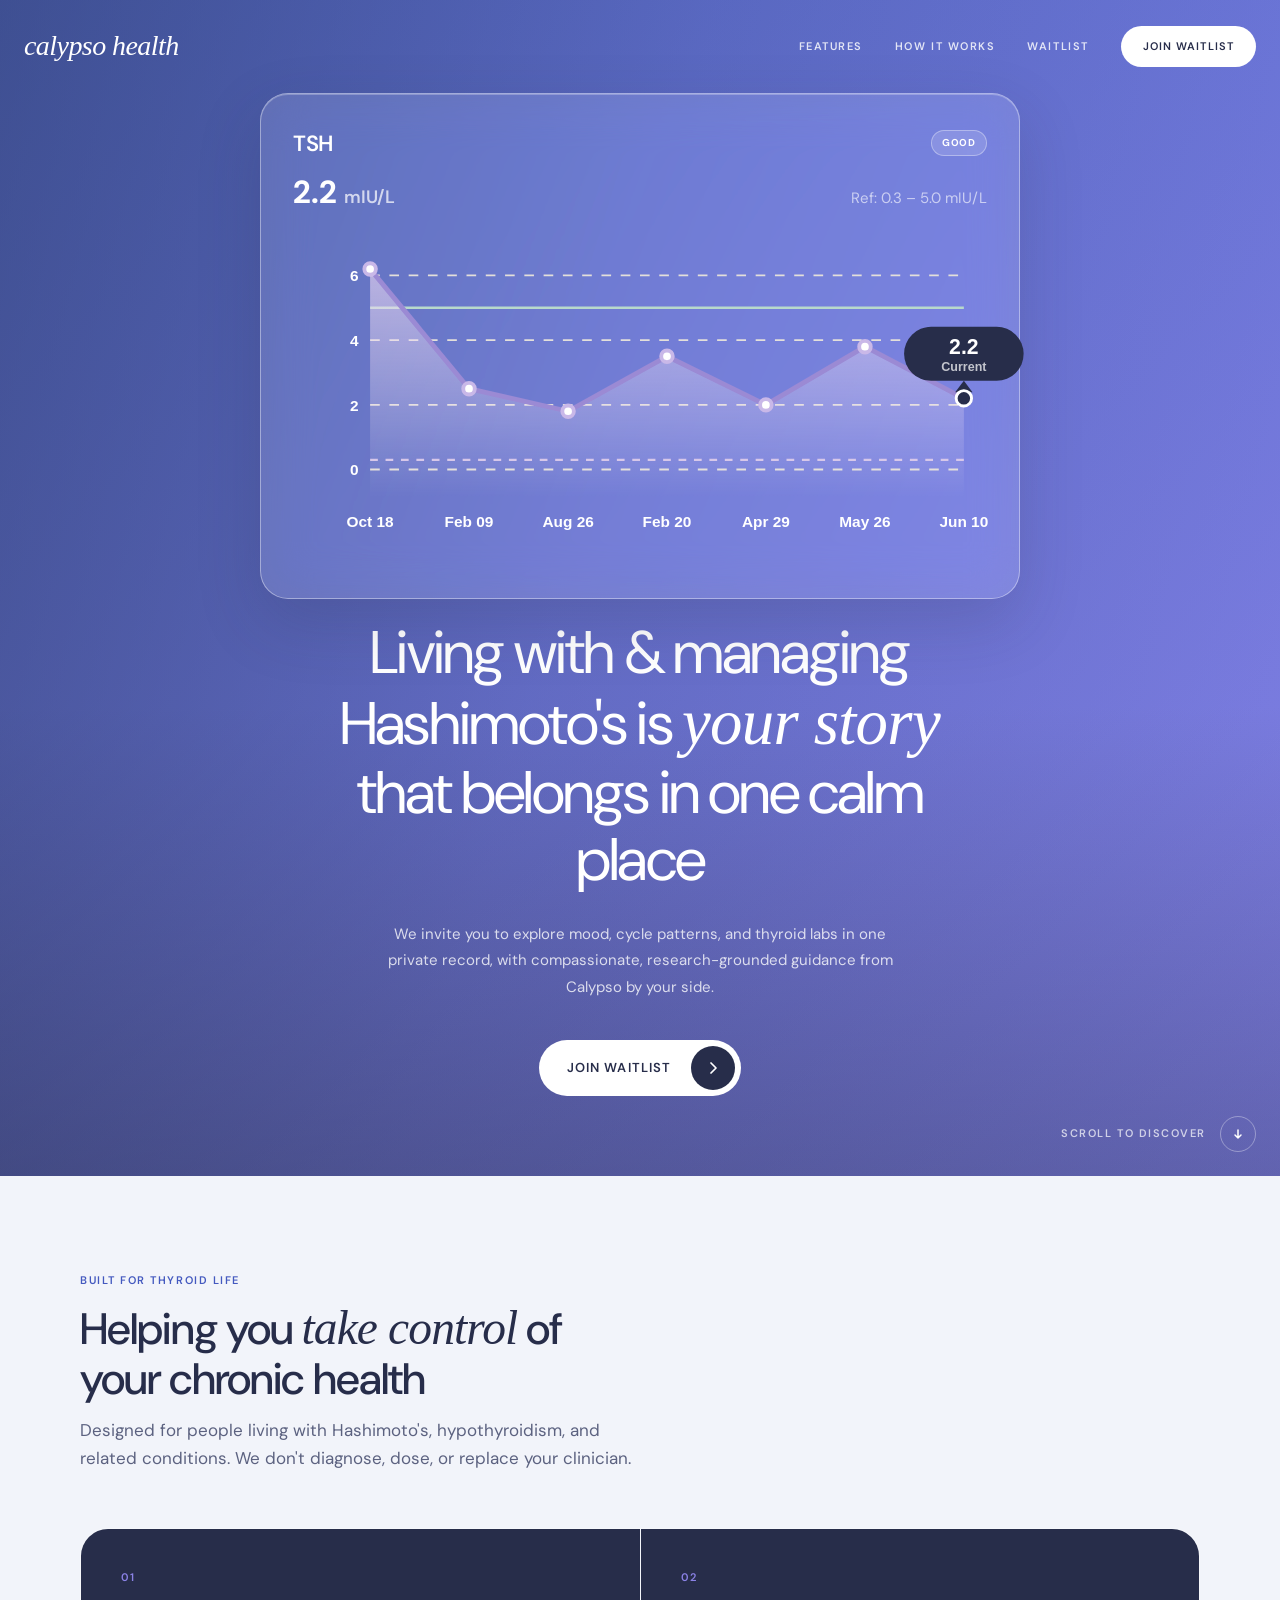
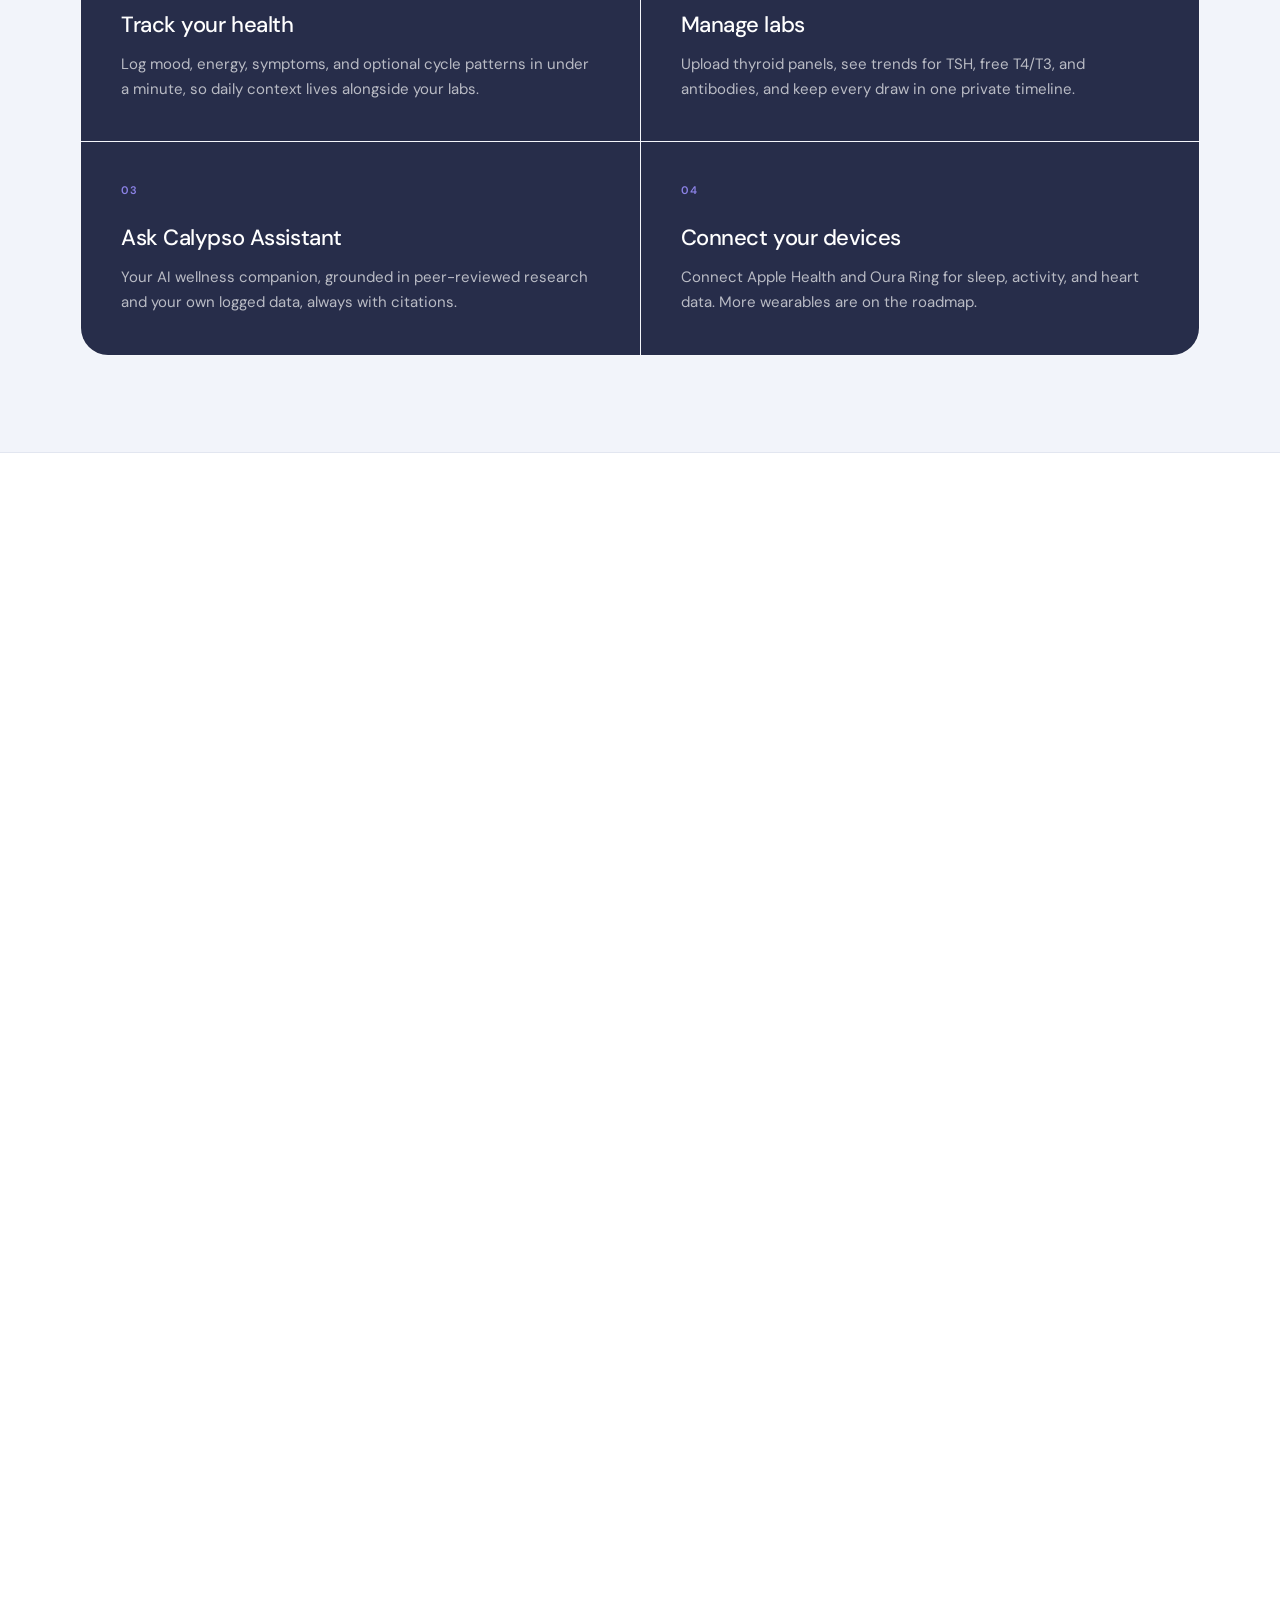
==== commit 62d0acc2: "Add Terms of Service and clarify app vs website privacy. Co-authored-by: Cursor <cursoragent@cursor." ====
--- a/index.html
+++ b/index.html
@@ -21,6 +21,9 @@
   <meta name="twitter:title" content="Calypso Health | Hashimoto’s companion for mood, cycle &amp; labs" />
   <meta name="twitter:description" content="Calypso Health is a Hashimoto’s companion for mood, cycle, labs, and AI-guided wellness insights." />
   <meta name="twitter:image" content="https://calypsoai.health/images/og.png" />
+  <link rel="preconnect" href="https://fonts.googleapis.com" />
+  <link rel="preconnect" href="https://fonts.gstatic.com" crossorigin />
+  <link href="https://fonts.googleapis.com/css2?family=DM+Sans:ital,opsz,wght@0,9..40,300..700;1,9..40,300..700&display=swap" rel="stylesheet" />
   <link rel="stylesheet" href="styles.css" />
 </head>
 <body>
@@ -37,7 +40,7 @@
     <div class="hero-overlay" aria-hidden="true"></div>
 
     <header class="site-header">
-      <a class="logo" href="#">Calypso <span class="logo-health">Health</span></a>
+      <a class="logo" href="#">calypso <span class="logo-health">health</span></a>
       <nav class="nav" aria-label="Primary">
         <a href="#features">Features</a>
         <a href="#how-it-works">How it works</a>
@@ -49,7 +52,7 @@
     <div class="hero-inner">
       <div class="hero-content">
         <h1>
-          Living with Hashimoto's is <em>your story</em> that belongs in one calm place
+          Living with &amp; managing Hashimoto's is <em>your story</em> that belongs in one calm place
         </h1>
         <p class="hero-lead">
           We invite you to explore mood, cycle patterns, and thyroid labs in one private record, with compassionate, research-grounded guidance from Calypso by your side.
@@ -222,7 +225,7 @@
           <button type="submit" class="btn btn-primary" id="waitlist-submit">Join waitlist</button>
         </form>
         <p class="form-status" id="waitlist-status" role="status" aria-live="polite" hidden></p>
-        <p class="form-note">No spam. Unsubscribe anytime. · Coming soon to iPhone<br />By joining, you agree we may email you about early access. See our <a href="privacy.html">Privacy Policy</a>.</p>
+        <p class="form-note">No spam. Unsubscribe anytime. · Coming soon to iPhone<br />By joining, you agree we may email you about early access. See our <a href="privacy.html">Privacy Policy</a> and <a href="terms.html">Terms</a>.</p>
       </div>
     </section>
 
@@ -235,13 +238,14 @@
 
   <footer class="site-footer lazy-section">
     <div class="container footer-inner">
-      <span class="footer-logo">Calypso Health</span>
+      <span class="footer-logo">calypso health</span>
       <span>© 2026 Calypso Health</span>
       <nav class="footer-nav" aria-label="Footer">
         <a href="#features">Features</a>
         <a href="#waitlist">Waitlist</a>
         <a href="faq.html">FAQ</a>
         <a href="privacy.html">Privacy</a>
+        <a href="terms.html">Terms</a>
         <a href="https://www.instagram.com/calypso_health/" target="_blank" rel="noopener noreferrer">Instagram</a>
         <a href="mailto:hello@calypsoai.health">Contact</a>
       </nav>
--- a/styles.css
+++ b/styles.css
@@ -21,12 +21,28 @@
   --radius-lg: 28px;
   --shadow: 0 4px 24px rgba(39, 45, 74, 0.08);
   --font: "DM Sans", -apple-system, BlinkMacSystemFont, "SF Pro Text", system-ui, sans-serif;
-  --font-brand: "Instrument Serif", Georgia, serif;
+  --font-brand: "Sharp Serif Display", Georgia, serif;
   --font-heading: "DM Sans", var(--font);
-  --font-heading-italic: "Instrument Serif", Georgia, serif;
+  --font-heading-italic: "Sharp Serif Display", Georgia, serif;
   --font-hero: "DM Sans", var(--font);
-  --font-hero-script: "Instrument Serif", Georgia, serif;
+  --font-hero-script: "Sharp Serif Display", Georgia, serif;
   --max-w: 1120px;
+}
+
+@font-face {
+  font-family: "Sharp Serif Display";
+  src: url("fonts/SharpSerifDisplay-Regular-Trial.otf") format("opentype");
+  font-weight: 400;
+  font-style: normal;
+  font-display: swap;
+}
+
+@font-face {
+  font-family: "Sharp Serif Display";
+  src: url("fonts/SharpSerifDisplay-Italic-Trial.otf") format("opentype");
+  font-weight: 400;
+  font-style: italic;
+  font-display: swap;
 }
 
 
@@ -161,6 +177,13 @@
   font-style: italic;
   letter-spacing: -0.02em;
   color: inherit;
+}
+
+.logo-health {
+  font-family: inherit;
+  font-weight: inherit;
+  font-style: inherit;
+  letter-spacing: inherit;
 }
 
 .nav {
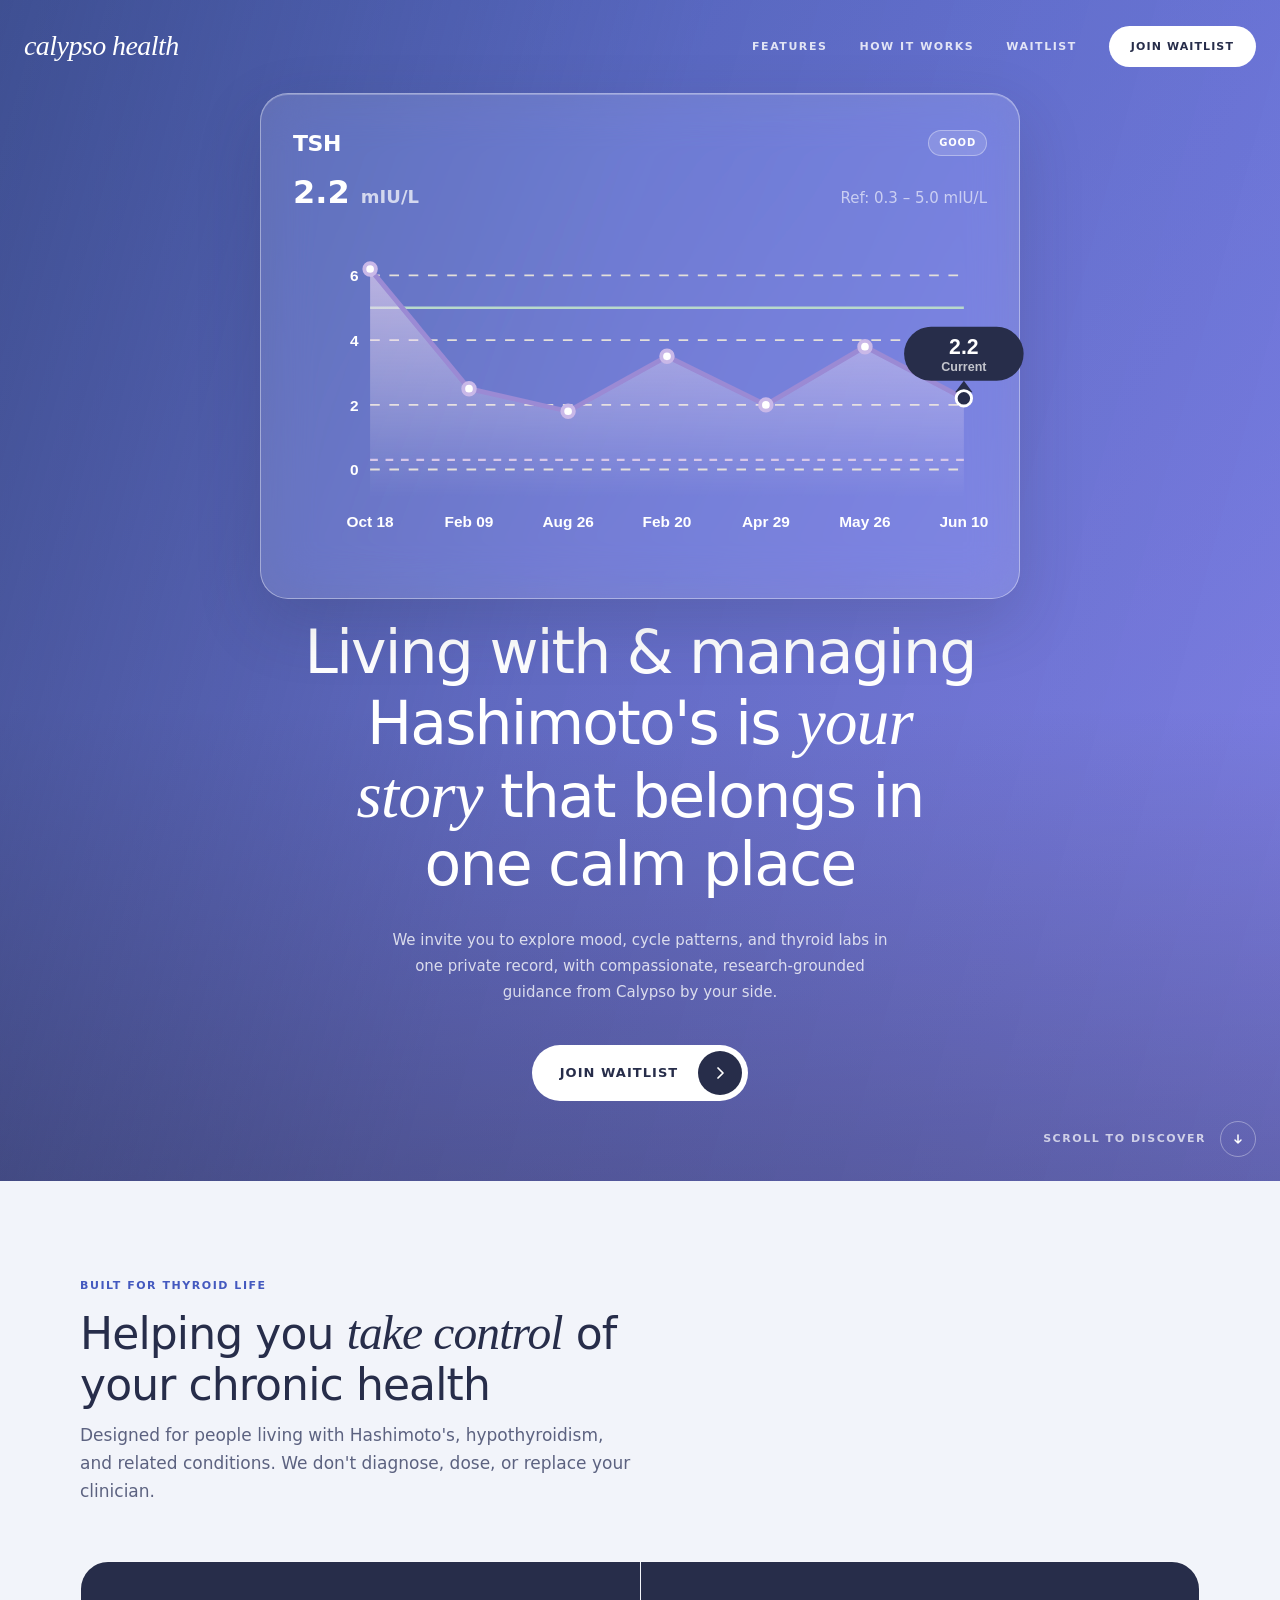
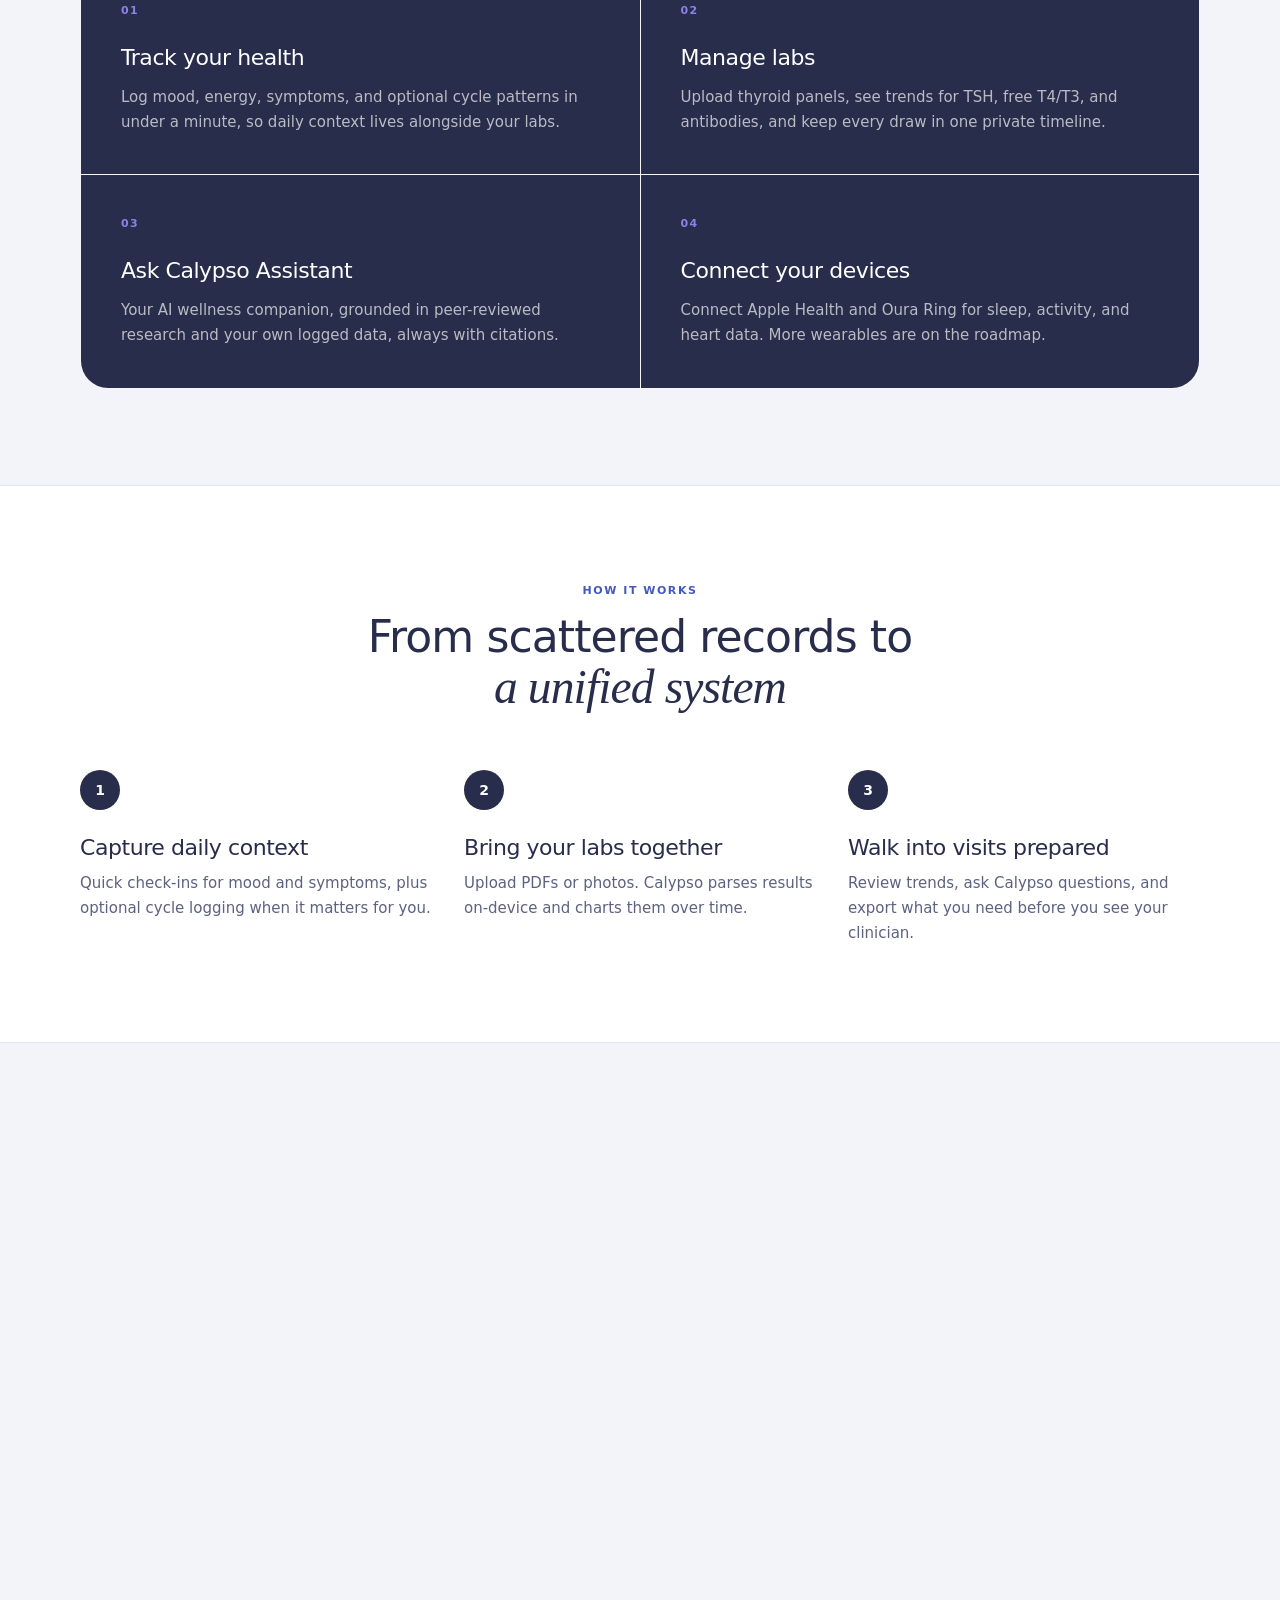
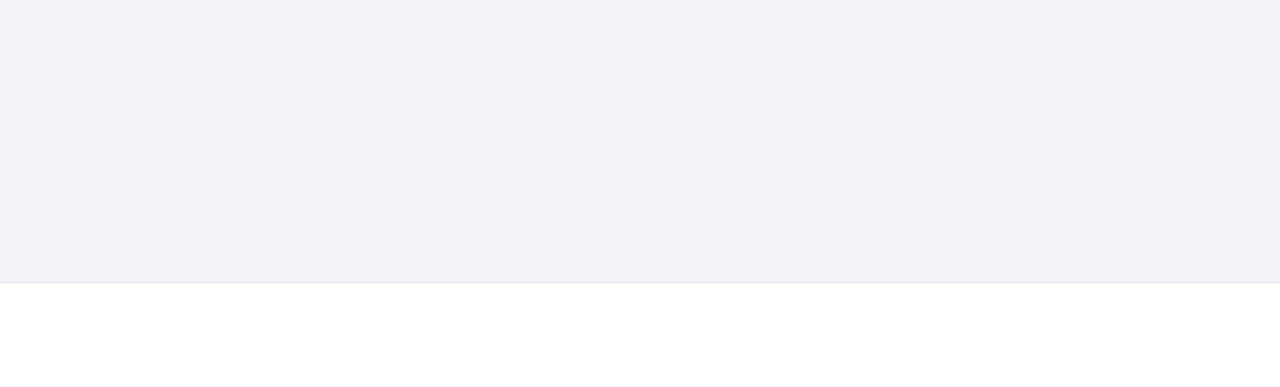
==== commit 54bb8b94: "Improve waitlist signup email notifications to kelly@calypsoai.health. Co-authored-by: Cursor <curso" ====
--- a/index.html
+++ b/index.html
@@ -21,10 +21,7 @@
   <meta name="twitter:title" content="Calypso Health | Hashimoto’s companion for mood, cycle &amp; labs" />
   <meta name="twitter:description" content="Calypso Health is a Hashimoto’s companion for mood, cycle, labs, and AI-guided wellness insights." />
   <meta name="twitter:image" content="https://calypsoai.health/images/og.png" />
-  <link rel="preconnect" href="https://fonts.googleapis.com" />
-  <link rel="preconnect" href="https://fonts.gstatic.com" crossorigin />
-  <link href="https://fonts.googleapis.com/css2?family=DM+Sans:ital,opsz,wght@0,9..40,300..700;1,9..40,300..700&display=swap" rel="stylesheet" />
-  <link rel="stylesheet" href="styles.css" />
+  <link rel="stylesheet" href="styles.css?v=ls-05" />
 </head>
 <body>
   <section class="hero-full" id="top">
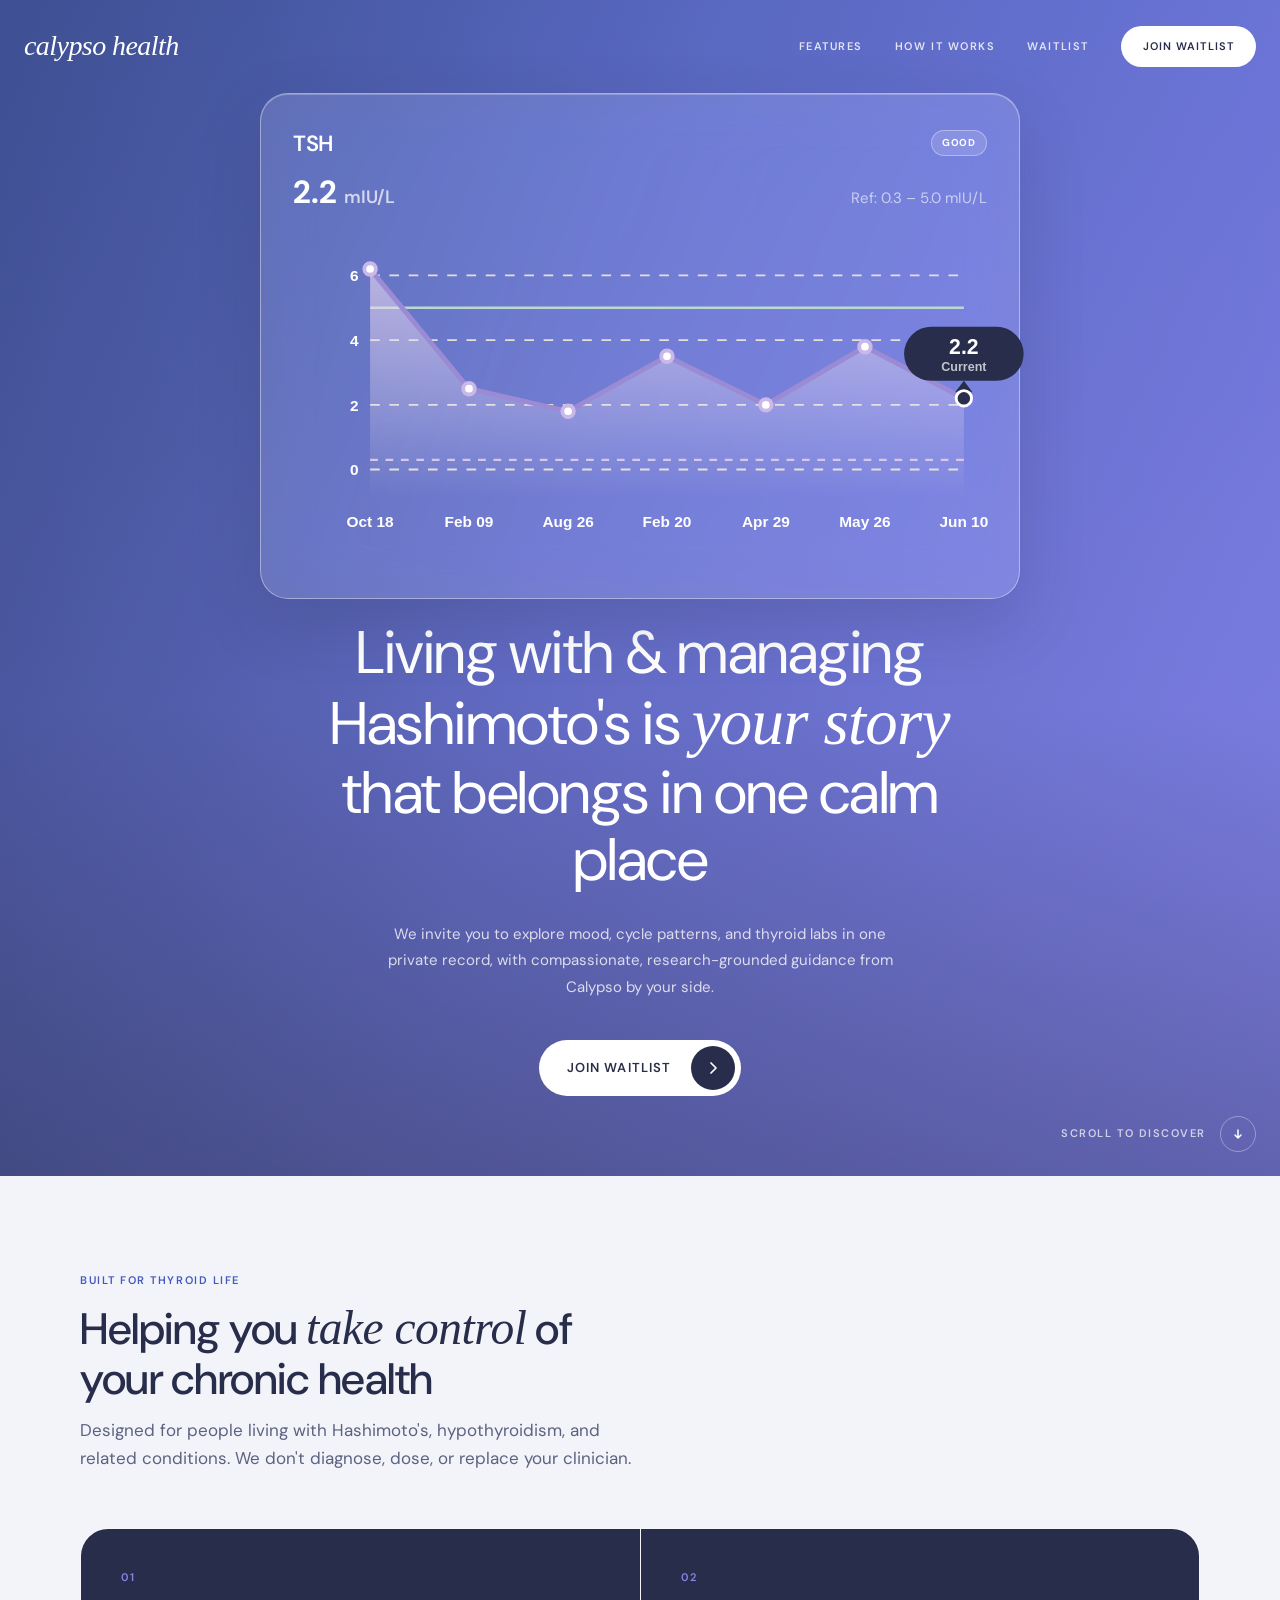
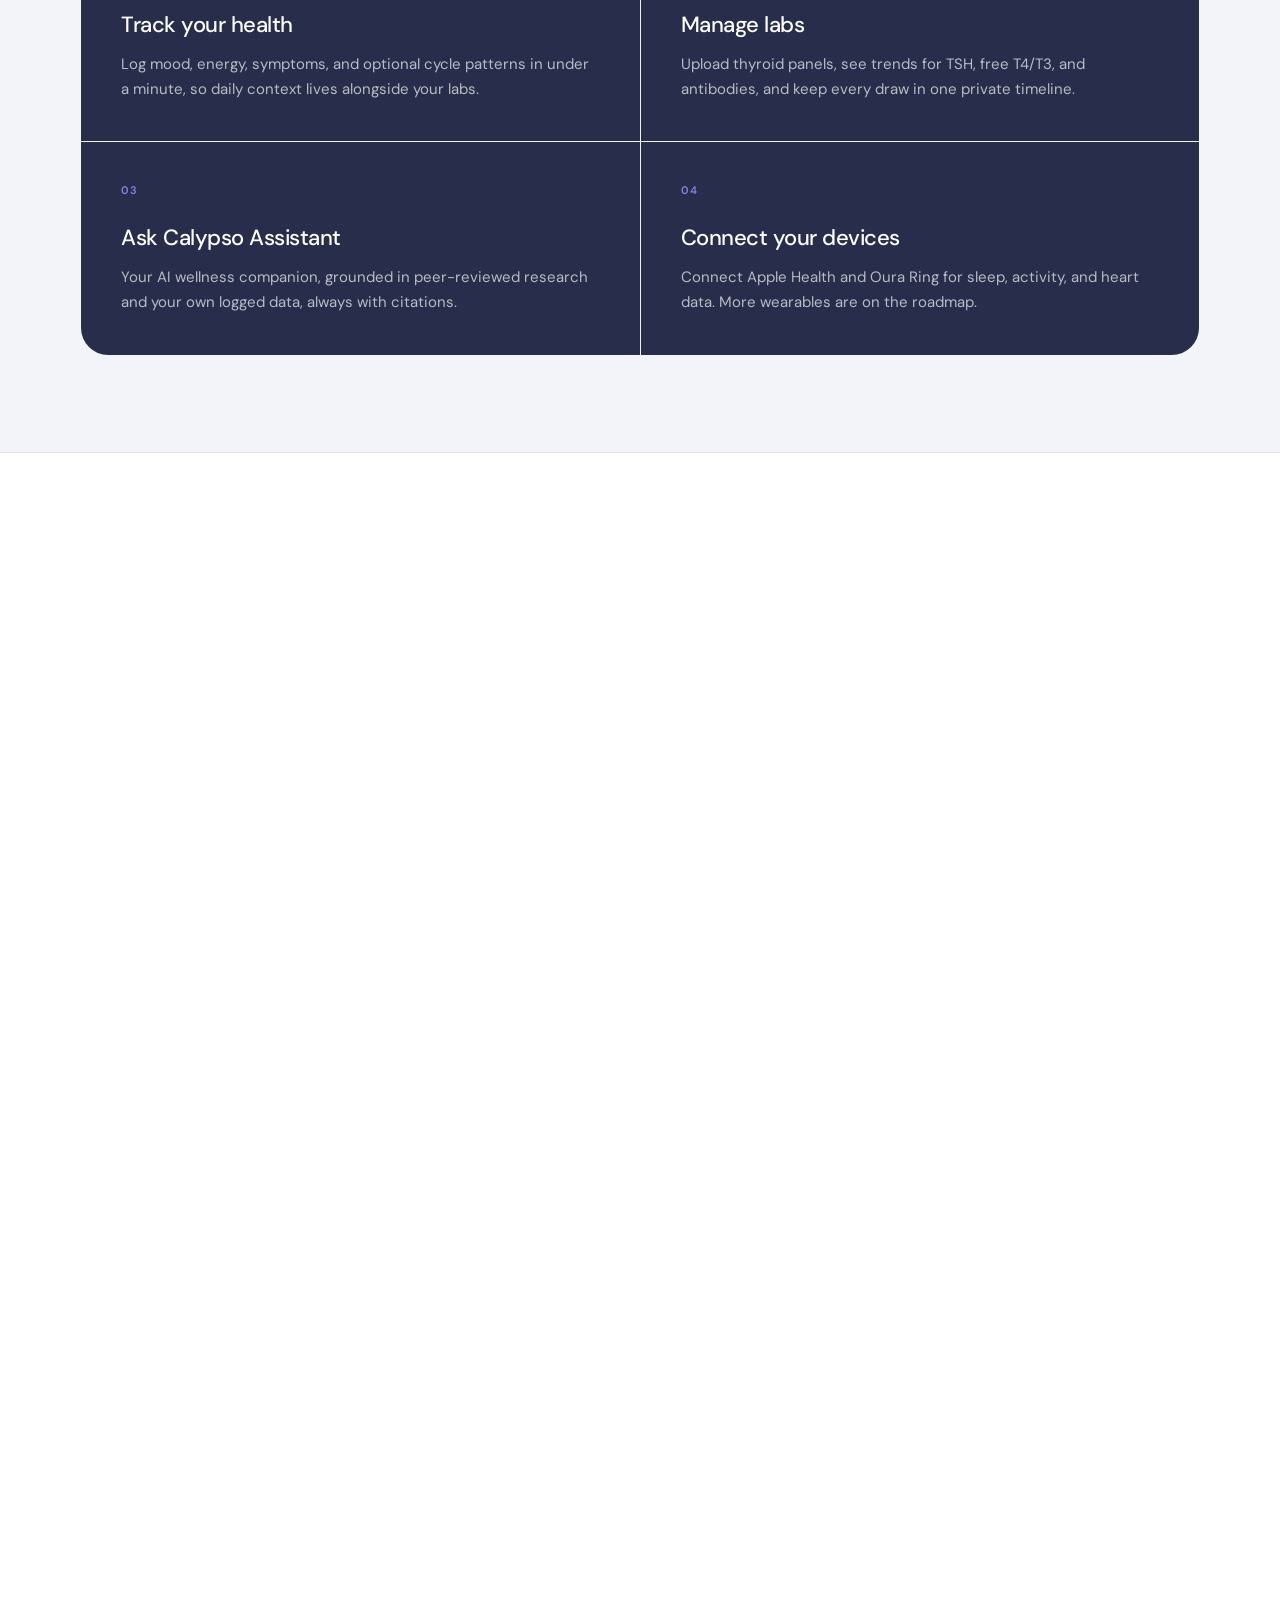
==== commit ad0cfd98: "Use licensed Sharp Serif Text Medium for brand italics. Co-authored-by: Cursor <cursoragent@cursor.c" ====
--- a/index.html
+++ b/index.html
@@ -21,7 +21,10 @@
   <meta name="twitter:title" content="Calypso Health | Hashimoto’s companion for mood, cycle &amp; labs" />
   <meta name="twitter:description" content="Calypso Health is a Hashimoto’s companion for mood, cycle, labs, and AI-guided wellness insights." />
   <meta name="twitter:image" content="https://calypsoai.health/images/og.png" />
-  <link rel="stylesheet" href="styles.css?v=ls-05" />
+  <link rel="preconnect" href="https://fonts.googleapis.com" />
+  <link rel="preconnect" href="https://fonts.gstatic.com" crossorigin />
+  <link href="https://fonts.googleapis.com/css2?family=DM+Sans:ital,opsz,wght@0,9..40,300..700;1,9..40,300..700&display=swap" rel="stylesheet" />
+  <link rel="stylesheet" href="styles.css?v=sst-med" />
 </head>
 <body>
   <section class="hero-full" id="top">
@@ -218,6 +221,7 @@
           <input type="hidden" name="_subject" value="New Calypso waitlist signup" />
           <input type="hidden" name="_captcha" value="false" />
           <input type="hidden" name="_template" value="table" />
+          <input type="hidden" name="message" id="waitlist-message" value="" />
           <input type="hidden" name="_next" value="https://calypsoai.health/?joined=1#waitlist" />
           <button type="submit" class="btn btn-primary" id="waitlist-submit">Join waitlist</button>
         </form>
@@ -374,8 +378,8 @@
         }
 
         function saveToSupabase(email) {
-          if (!supabaseUrl || !supabaseAnonKey) return;
-          fetch(supabaseUrl + "/rest/v1/waitlist_signups", {
+          if (!supabaseUrl || !supabaseAnonKey) return Promise.resolve(false);
+          return fetch(supabaseUrl + "/rest/v1/waitlist_signups", {
             method: "POST",
             headers: {
               apikey: supabaseAnonKey,
@@ -384,10 +388,20 @@
               Prefer: "return=minimal",
             },
             body: JSON.stringify({ email: email, source: "website" }),
-          }).catch(function () {});
+          })
+            .then(function (res) {
+              return res.ok;
+            })
+            .catch(function () {
+              return false;
+            });
         }
 
         function notifyKelly(email) {
+          var message = email + " joined the Calypso Health waitlist.";
+          var messageField = document.getElementById("waitlist-message");
+          if (messageField) messageField.value = message;
+
           return fetch("https://formsubmit.co/ajax/" + encodeURIComponent(notifyEmail), {
             method: "POST",
             headers: {
@@ -399,27 +413,29 @@
               _subject: "New Calypso waitlist signup",
               _template: "table",
               _captcha: "false",
-              message: email + " joined the Calypso Health waitlist.",
+              message: message,
             }),
-          }).then(function (res) {
-            return res.text().then(function (text) {
-              if (!res.ok) return false;
-              try {
-                var data = JSON.parse(text);
-                return Boolean(
-                  data &&
-                    (data.success === true ||
-                      data.success === "true" ||
-                      data.message ||
-                      data.result === "success")
-                );
-              } catch (_) {
-                return true;
-              }
+          })
+            .then(function (res) {
+              return res.text().then(function (text) {
+                if (!res.ok) return false;
+                try {
+                  var data = JSON.parse(text);
+                  return Boolean(
+                    data &&
+                      (data.success === true ||
+                        data.success === "true" ||
+                        data.message ||
+                        data.result === "success")
+                  );
+                } catch (_) {
+                  return true;
+                }
+              });
+            })
+            .catch(function () {
+              return false;
             });
-          }).catch(function () {
-            return false;
-          });
         }
 
         form.addEventListener("submit", function onSubmit(e) {
@@ -436,12 +452,12 @@
           btn.textContent = "Joining…";
           setStatus("");
 
-          notifyKelly(email).then(function (sent) {
-            if (sent) {
-              saveToSupabase(email);
+          Promise.all([notifyKelly(email), saveToSupabase(email)]).then(function (results) {
+            if (results[0] || results[1]) {
               showSuccess();
               return;
             }
+
             form.removeEventListener("submit", onSubmit);
             HTMLFormElement.prototype.submit.call(form);
           });
--- a/styles.css
+++ b/styles.css
@@ -21,26 +21,30 @@
   --radius-lg: 28px;
   --shadow: 0 4px 24px rgba(39, 45, 74, 0.08);
   --font: "DM Sans", -apple-system, BlinkMacSystemFont, "SF Pro Text", system-ui, sans-serif;
-  --font-brand: "Sharp Serif Display", Georgia, serif;
+  --font-brand: "Sharp Serif Text", Georgia, serif;
   --font-heading: "DM Sans", var(--font);
-  --font-heading-italic: "Sharp Serif Display", Georgia, serif;
+  --font-heading-italic: "Sharp Serif Text", Georgia, serif;
   --font-hero: "DM Sans", var(--font);
-  --font-hero-script: "Sharp Serif Display", Georgia, serif;
+  --font-hero-script: "Sharp Serif Text", Georgia, serif;
   --max-w: 1120px;
 }
 
 @font-face {
-  font-family: "Sharp Serif Display";
-  src: url("fonts/SharpSerifDisplay-Regular-Trial.otf") format("opentype");
-  font-weight: 400;
+  font-family: "Sharp Serif Text";
+  src:
+    url("fonts/SharpSerifText-Medium.woff2") format("woff2"),
+    url("fonts/SharpSerifText-Medium.woff") format("woff");
+  font-weight: 500;
   font-style: normal;
   font-display: swap;
 }
 
 @font-face {
-  font-family: "Sharp Serif Display";
-  src: url("fonts/SharpSerifDisplay-Italic-Trial.otf") format("opentype");
-  font-weight: 400;
+  font-family: "Sharp Serif Text";
+  src:
+    url("fonts/SharpSerifText-MediumItalic.woff2") format("woff2"),
+    url("fonts/SharpSerifText-MediumItalic.woff") format("woff");
+  font-weight: 500;
   font-style: italic;
   font-display: swap;
 }
@@ -102,19 +106,19 @@
 h2 {
   font-family: var(--font-heading);
   font-weight: 500;
-  letter-spacing: -0.02em;
+  letter-spacing: -0.5px;
 }
 
 h3 {
   font-family: var(--font-heading);
   font-weight: 500;
-  letter-spacing: -0.02em;
+  letter-spacing: -0.5px;
 }
 
 em {
   font-family: var(--font-heading-italic);
   font-style: italic;
-  font-weight: 400;
+  font-weight: 500;
 }
 
 /* ——— Full-screen hero ——— */
@@ -173,7 +177,7 @@
 .footer-logo {
   font-family: var(--font-brand);
   font-size: 1.75rem;
-  font-weight: 400;
+  font-weight: 500;
   font-style: italic;
   letter-spacing: -0.02em;
   color: inherit;
@@ -245,13 +249,13 @@
   font-size: clamp(2.5rem, 5.5vw, 3.75rem);
   font-weight: 400;
   line-height: 1.12;
-  letter-spacing: -0.03em;
+  letter-spacing: -0.5px;
 }
 
 .hero-content h1 em {
   font-family: var(--font-hero-script);
   font-style: italic;
-  font-weight: 400;
+  font-weight: 500;
   font-size: 1.08em;
   letter-spacing: -0.01em;
 }
@@ -593,7 +597,7 @@
 .section-head h2 em {
   font-family: var(--font-heading-italic);
   font-style: italic;
-  font-weight: 400;
+  font-weight: 500;
   font-size: 1.08em;
 }
 
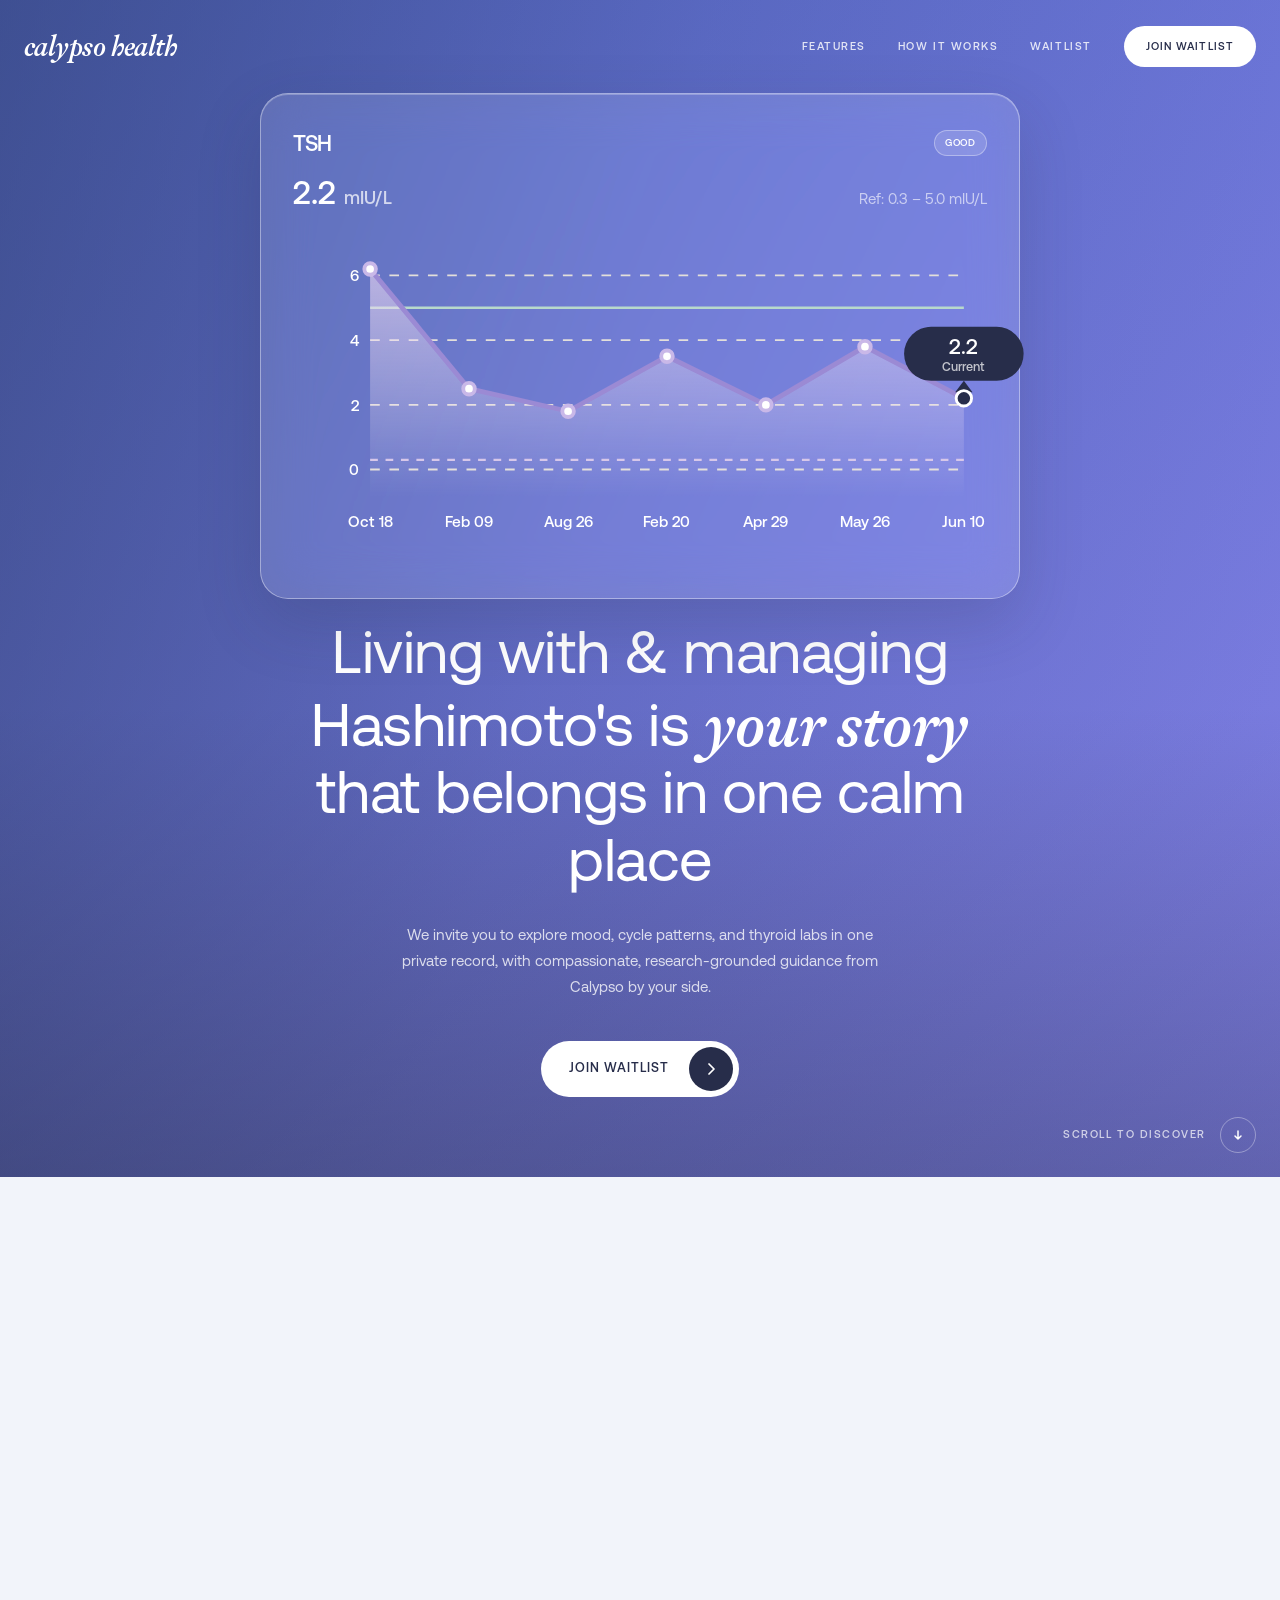
==== commit 9550ff1e: "Use licensed Aeonik Essentials webfonts on the website. Co-authored-by: Cursor <cursoragent@cursor.c" ====
--- a/index.html
+++ b/index.html
@@ -21,10 +21,7 @@
   <meta name="twitter:title" content="Calypso Health | Hashimoto’s companion for mood, cycle &amp; labs" />
   <meta name="twitter:description" content="Calypso Health is a Hashimoto’s companion for mood, cycle, labs, and AI-guided wellness insights." />
   <meta name="twitter:image" content="https://calypsoai.health/images/og.png" />
-  <link rel="preconnect" href="https://fonts.googleapis.com" />
-  <link rel="preconnect" href="https://fonts.gstatic.com" crossorigin />
-  <link href="https://fonts.googleapis.com/css2?family=DM+Sans:ital,opsz,wght@0,9..40,300..700;1,9..40,300..700&display=swap" rel="stylesheet" />
-  <link rel="stylesheet" href="styles.css?v=sst-med" />
+  <link rel="stylesheet" href="styles.css?v=aeonik-ess" />
 </head>
 <body>
   <section class="hero-full" id="top">
@@ -109,22 +106,22 @@
               <g class="chart-tooltip">
                 <rect class="chart-tooltip__bubble" x="317" y="44" width="62" height="28" rx="14" fill="#272D4A"/>
                 <path class="chart-tooltip__tail" d="M348 72 L343.5 78 L352.5 78 Z" fill="#272D4A"/>
-                <text class="chart-tooltip__value" x="348" y="58" text-anchor="middle" font-size="11" font-weight="700" fill="#fff" font-family="Aeonik Pro,sans-serif">2.2</text>
-                <text class="chart-tooltip__label" x="348" y="67" text-anchor="middle" font-size="6.5" font-weight="600" fill="rgba(255,255,255,0.72)" font-family="Aeonik Pro,sans-serif">Current</text>
+                <text class="chart-tooltip__value" x="348" y="58" text-anchor="middle" font-size="11" font-weight="700" fill="#fff" font-family="Aeonik,sans-serif">2.2</text>
+                <text class="chart-tooltip__label" x="348" y="67" text-anchor="middle" font-size="6.5" font-weight="600" fill="rgba(255,255,255,0.72)" font-family="Aeonik,sans-serif">Current</text>
               </g>
               <circle class="chart-marker" cx="348" cy="81.1" r="4" fill="#272D4A" stroke="#fff" stroke-width="1.5"/>
               <g class="chart-labels">
-                <text x="34" y="121" text-anchor="end" font-size="8" fill="#fff" font-weight="600" font-family="Aeonik Pro,sans-serif">0</text>
-                <text x="34" y="87.5" text-anchor="end" font-size="8" fill="#fff" font-weight="600" font-family="Aeonik Pro,sans-serif">2</text>
-                <text x="34" y="53.9" text-anchor="end" font-size="8" fill="#fff" font-weight="600" font-family="Aeonik Pro,sans-serif">4</text>
-                <text x="34" y="20.3" text-anchor="end" font-size="8" fill="#fff" font-weight="600" font-family="Aeonik Pro,sans-serif">6</text>
-                <text x="40" y="148" text-anchor="middle" font-size="8" fill="#fff" font-weight="600" font-family="Aeonik Pro,sans-serif">Oct 18</text>
-                <text x="91.3" y="148" text-anchor="middle" font-size="8" fill="#fff" font-weight="600" font-family="Aeonik Pro,sans-serif">Feb 09</text>
-                <text x="142.7" y="148" text-anchor="middle" font-size="8" fill="#fff" font-weight="600" font-family="Aeonik Pro,sans-serif">Aug 26</text>
-                <text x="194" y="148" text-anchor="middle" font-size="8" fill="#fff" font-weight="600" font-family="Aeonik Pro,sans-serif">Feb 20</text>
-                <text x="245.3" y="148" text-anchor="middle" font-size="8" fill="#fff" font-weight="600" font-family="Aeonik Pro,sans-serif">Apr 29</text>
-                <text x="296.7" y="148" text-anchor="middle" font-size="8" fill="#fff" font-weight="600" font-family="Aeonik Pro,sans-serif">May 26</text>
-                <text x="348" y="148" text-anchor="middle" font-size="8" fill="#fff" font-weight="700" font-family="Aeonik Pro,sans-serif">Jun 10</text>
+                <text x="34" y="121" text-anchor="end" font-size="8" fill="#fff" font-weight="600" font-family="Aeonik,sans-serif">0</text>
+                <text x="34" y="87.5" text-anchor="end" font-size="8" fill="#fff" font-weight="600" font-family="Aeonik,sans-serif">2</text>
+                <text x="34" y="53.9" text-anchor="end" font-size="8" fill="#fff" font-weight="600" font-family="Aeonik,sans-serif">4</text>
+                <text x="34" y="20.3" text-anchor="end" font-size="8" fill="#fff" font-weight="600" font-family="Aeonik,sans-serif">6</text>
+                <text x="40" y="148" text-anchor="middle" font-size="8" fill="#fff" font-weight="600" font-family="Aeonik,sans-serif">Oct 18</text>
+                <text x="91.3" y="148" text-anchor="middle" font-size="8" fill="#fff" font-weight="600" font-family="Aeonik,sans-serif">Feb 09</text>
+                <text x="142.7" y="148" text-anchor="middle" font-size="8" fill="#fff" font-weight="600" font-family="Aeonik,sans-serif">Aug 26</text>
+                <text x="194" y="148" text-anchor="middle" font-size="8" fill="#fff" font-weight="600" font-family="Aeonik,sans-serif">Feb 20</text>
+                <text x="245.3" y="148" text-anchor="middle" font-size="8" fill="#fff" font-weight="600" font-family="Aeonik,sans-serif">Apr 29</text>
+                <text x="296.7" y="148" text-anchor="middle" font-size="8" fill="#fff" font-weight="600" font-family="Aeonik,sans-serif">May 26</text>
+                <text x="348" y="148" text-anchor="middle" font-size="8" fill="#fff" font-weight="700" font-family="Aeonik,sans-serif">Jun 10</text>
               </g>
             </svg>
         </article>
--- a/styles.css
+++ b/styles.css
@@ -20,11 +20,11 @@
   --radius: 28px;
   --radius-lg: 28px;
   --shadow: 0 4px 24px rgba(39, 45, 74, 0.08);
-  --font: "DM Sans", -apple-system, BlinkMacSystemFont, "SF Pro Text", system-ui, sans-serif;
+  --font: "Aeonik", -apple-system, BlinkMacSystemFont, "SF Pro Text", system-ui, sans-serif;
   --font-brand: "Sharp Serif Text", Georgia, serif;
-  --font-heading: "DM Sans", var(--font);
+  --font-heading: "Aeonik", var(--font);
   --font-heading-italic: "Sharp Serif Text", Georgia, serif;
-  --font-hero: "DM Sans", var(--font);
+  --font-hero: "Aeonik", var(--font);
   --font-hero-script: "Sharp Serif Text", Georgia, serif;
   --max-w: 1120px;
 }
@@ -49,11 +49,86 @@
   font-display: swap;
 }
 
-
-
-
-
-
+@font-face {
+  font-family: "Aeonik";
+  src:
+    url("fonts/aeonik-light.woff2") format("woff2"),
+    url("fonts/aeonik-light.woff") format("woff");
+  font-weight: 300;
+  font-style: normal;
+  font-display: swap;
+}
+
+@font-face {
+  font-family: "Aeonik";
+  src:
+    url("fonts/aeonik-lightitalic.woff2") format("woff2"),
+    url("fonts/aeonik-lightitalic.woff") format("woff");
+  font-weight: 300;
+  font-style: italic;
+  font-display: swap;
+}
+
+@font-face {
+  font-family: "Aeonik";
+  src:
+    url("fonts/aeonik-regular.woff2") format("woff2"),
+    url("fonts/aeonik-regular.woff") format("woff");
+  font-weight: 400;
+  font-style: normal;
+  font-display: swap;
+}
+
+@font-face {
+  font-family: "Aeonik";
+  src:
+    url("fonts/aeonik-regularitalic.woff2") format("woff2"),
+    url("fonts/aeonik-regularitalic.woff") format("woff");
+  font-weight: 400;
+  font-style: italic;
+  font-display: swap;
+}
+
+@font-face {
+  font-family: "Aeonik";
+  src:
+    url("fonts/aeonik-medium.woff2") format("woff2"),
+    url("fonts/aeonik-medium.woff") format("woff");
+  font-weight: 500;
+  font-style: normal;
+  font-display: swap;
+}
+
+@font-face {
+  font-family: "Aeonik";
+  src:
+    url("fonts/aeonik-mediumitalic.woff2") format("woff2"),
+    url("fonts/aeonik-mediumitalic.woff") format("woff");
+  font-weight: 500;
+  font-style: italic;
+  font-display: swap;
+}
+
+/* Essentials package has no SemiBold/Bold — map 600/700 to Medium. */
+@font-face {
+  font-family: "Aeonik";
+  src:
+    url("fonts/aeonik-medium.woff2") format("woff2"),
+    url("fonts/aeonik-medium.woff") format("woff");
+  font-weight: 600;
+  font-style: normal;
+  font-display: swap;
+}
+
+@font-face {
+  font-family: "Aeonik";
+  src:
+    url("fonts/aeonik-medium.woff2") format("woff2"),
+    url("fonts/aeonik-medium.woff") format("woff");
+  font-weight: 700;
+  font-style: normal;
+  font-display: swap;
+}
 
 *,
 *::before,
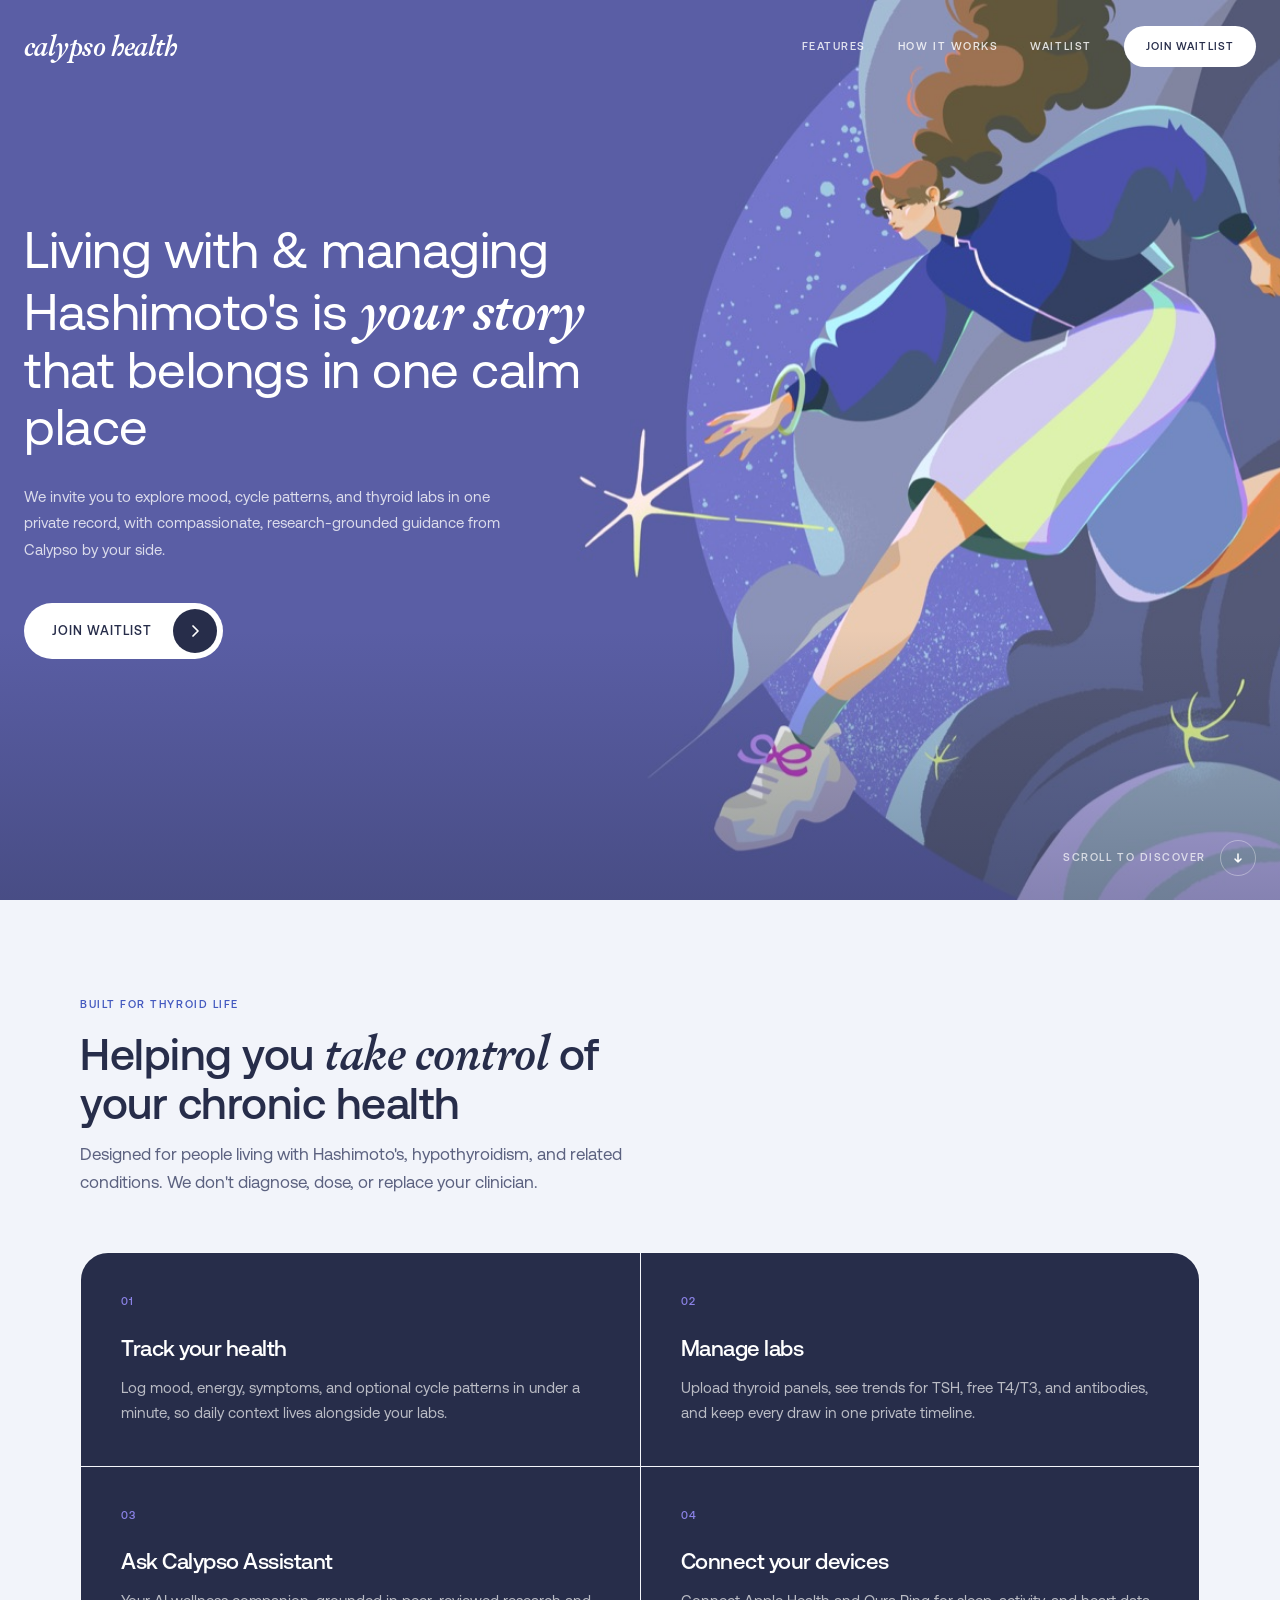
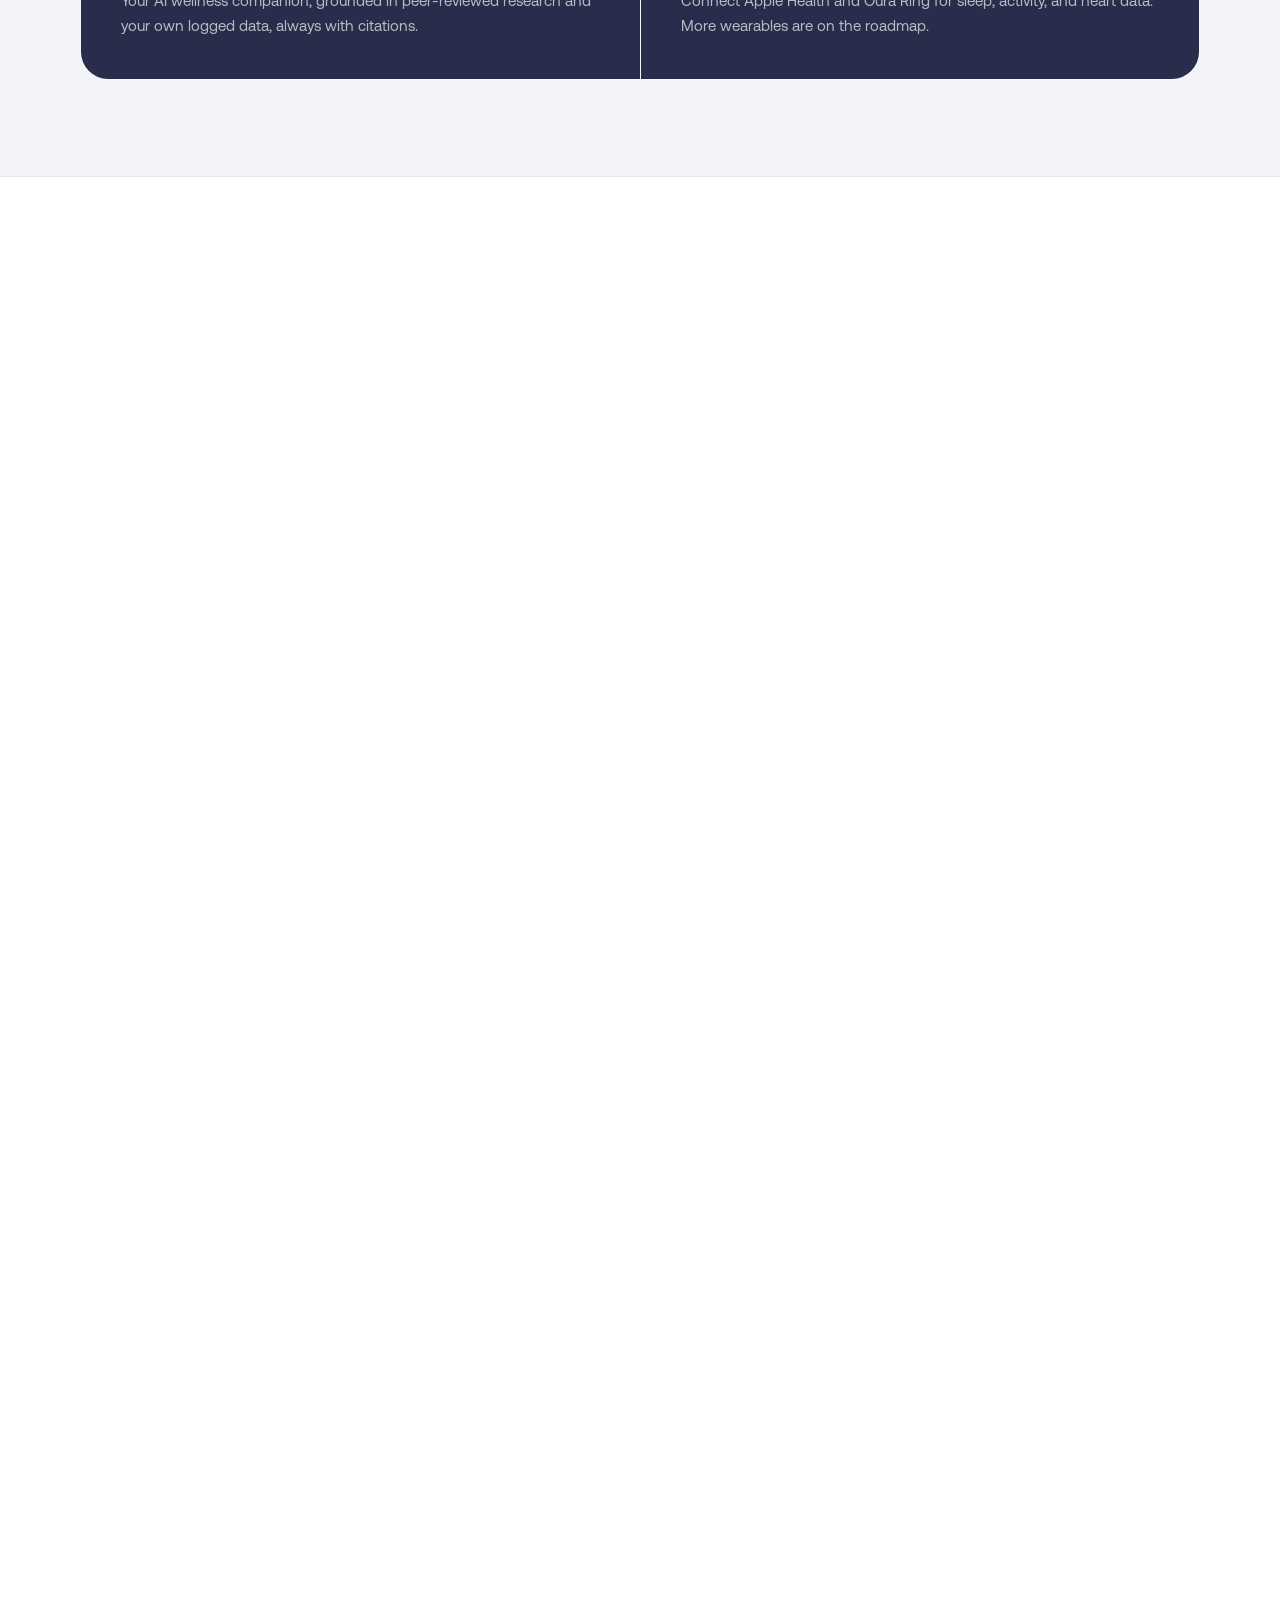
==== commit 02679a62: "Add hero illustration, Kim Salt credit, and notify Kelly and Andreea on signups. Co-authored-by: Cur" ====
--- a/index.html
+++ b/index.html
@@ -21,17 +21,19 @@
   <meta name="twitter:title" content="Calypso Health | Hashimoto’s companion for mood, cycle &amp; labs" />
   <meta name="twitter:description" content="Calypso Health is a Hashimoto’s companion for mood, cycle, labs, and AI-guided wellness insights." />
   <meta name="twitter:image" content="https://calypsoai.health/images/og.png" />
-  <link rel="stylesheet" href="styles.css?v=aeonik-ess" />
+  <link rel="stylesheet" href="styles.css?v=footer-credit" />
 </head>
 <body>
   <section class="hero-full" id="top">
     <div class="hero-bg" aria-hidden="true">
       <img
         class="hero-bg__photo"
-        data-src="images/hero-bg.jpg"
+        src="images/hero-illustration.jpg"
+        srcset="images/hero-illustration-1440.jpg 1440w, images/hero-illustration.jpg 2880w"
+        sizes="100vw"
         alt=""
         decoding="async"
-        fetchpriority="low"
+        fetchpriority="high"
       />
     </div>
     <div class="hero-overlay" aria-hidden="true"></div>
@@ -49,7 +51,7 @@
     <div class="hero-inner">
       <div class="hero-content">
         <h1>
-          Living with &amp; managing Hashimoto's is <em>your story</em> that belongs in one calm place
+          <span class="hero-nowrap">Living with &amp; managing</span> Hashimoto's is <em>your story</em> that belongs in one calm place
         </h1>
         <p class="hero-lead">
           We invite you to explore mood, cycle patterns, and thyroid labs in one private record, with compassionate, research-grounded guidance from Calypso by your side.
@@ -64,68 +66,6 @@
         </a>
       </div>
 
-      <aside class="lab-showcase" aria-label="Example thyroid lab chart">
-        <article class="lab-showcase__card">
-          <header class="lab-showcase__header">
-            <div class="lab-showcase__title-row">
-              <h2 class="lab-showcase__name">TSH</h2>
-              <span class="lab-showcase__status lab-showcase__status--good">Good</span>
-            </div>
-            <div class="lab-showcase__meta">
-              <p class="lab-showcase__value">2.2 <span>mIU/L</span></p>
-              <p class="lab-showcase__ref">Ref: 0.3 – 5.0 mIU/L</p>
-            </div>
-          </header>
-          <svg class="lab-showcase__chart tsh-chart" viewBox="0 0 360 168" role="img" aria-label="TSH lab trend from 2017 to 2019">
-              <title>TSH trend over time</title>
-              <defs>
-                <linearGradient id="tsh-fill" x1="0" y1="0" x2="0" y2="1">
-                  <stop offset="0%" stop-color="#E8D4F0" stop-opacity="0.65"/>
-                  <stop offset="100%" stop-color="#F3E8F7" stop-opacity="0"/>
-                </linearGradient>
-              </defs>
-              <g class="chart-grid">
-                <rect class="chart-plot" x="40" y="14" width="308" height="118" rx="14" fill="none"/>
-                <line class="chart-gridline" x1="40" y1="17.3" x2="348" y2="17.3" stroke="#E3DFDA" stroke-width="1" stroke-dasharray="5 5"/>
-                <line class="chart-gridline" x1="40" y1="50.9" x2="348" y2="50.9" stroke="#E3DFDA" stroke-width="1" stroke-dasharray="5 5"/>
-                <line class="chart-gridline" x1="40" y1="84.5" x2="348" y2="84.5" stroke="#E3DFDA" stroke-width="1" stroke-dasharray="5 5"/>
-                <line class="chart-gridline" x1="40" y1="118" x2="348" y2="118" stroke="#E3DFDA" stroke-width="1" stroke-dasharray="5 5"/>
-                <line class="chart-ref" x1="40" y1="113" x2="348" y2="113" stroke="#D4C4E8" stroke-width="1.25" stroke-dasharray="4 4"/>
-                <line class="chart-ref chart-ref--high" x1="40" y1="34.1" x2="348" y2="34.1" stroke="#B8D9CB" stroke-width="1.25"/>
-              </g>
-              <polygon class="chart-area" points="40,132 40,14 91.3,76.1 142.7,87.8 194,59.3 245.3,84.5 296.7,54.3 348,81.1 348,132" fill="url(#tsh-fill)"/>
-              <path class="chart-line" d="M 40 14 L 91.3 76.1 L 142.7 87.8 L 194 59.3 L 245.3 84.5 L 296.7 54.3 L 348 81.1" fill="none" stroke="#9B8AD4" stroke-width="2.5" stroke-linecap="round" stroke-linejoin="round"/>
-              <g class="chart-points">
-                <circle class="chart-point" style="--point-i: 0" cx="40" cy="14" r="3" fill="#fff" stroke="#C9B8E8" stroke-width="2"/>
-                <circle class="chart-point" style="--point-i: 1" cx="91.3" cy="76.1" r="3" fill="#fff" stroke="#C9B8E8" stroke-width="2"/>
-                <circle class="chart-point" style="--point-i: 2" cx="142.7" cy="87.8" r="3" fill="#fff" stroke="#C9B8E8" stroke-width="2"/>
-                <circle class="chart-point" style="--point-i: 3" cx="194" cy="59.3" r="3" fill="#fff" stroke="#C9B8E8" stroke-width="2"/>
-                <circle class="chart-point" style="--point-i: 4" cx="245.3" cy="84.5" r="3" fill="#fff" stroke="#C9B8E8" stroke-width="2"/>
-                <circle class="chart-point" style="--point-i: 5" cx="296.7" cy="54.3" r="3" fill="#fff" stroke="#C9B8E8" stroke-width="2"/>
-              </g>
-              <g class="chart-tooltip">
-                <rect class="chart-tooltip__bubble" x="317" y="44" width="62" height="28" rx="14" fill="#272D4A"/>
-                <path class="chart-tooltip__tail" d="M348 72 L343.5 78 L352.5 78 Z" fill="#272D4A"/>
-                <text class="chart-tooltip__value" x="348" y="58" text-anchor="middle" font-size="11" font-weight="700" fill="#fff" font-family="Aeonik,sans-serif">2.2</text>
-                <text class="chart-tooltip__label" x="348" y="67" text-anchor="middle" font-size="6.5" font-weight="600" fill="rgba(255,255,255,0.72)" font-family="Aeonik,sans-serif">Current</text>
-              </g>
-              <circle class="chart-marker" cx="348" cy="81.1" r="4" fill="#272D4A" stroke="#fff" stroke-width="1.5"/>
-              <g class="chart-labels">
-                <text x="34" y="121" text-anchor="end" font-size="8" fill="#fff" font-weight="600" font-family="Aeonik,sans-serif">0</text>
-                <text x="34" y="87.5" text-anchor="end" font-size="8" fill="#fff" font-weight="600" font-family="Aeonik,sans-serif">2</text>
-                <text x="34" y="53.9" text-anchor="end" font-size="8" fill="#fff" font-weight="600" font-family="Aeonik,sans-serif">4</text>
-                <text x="34" y="20.3" text-anchor="end" font-size="8" fill="#fff" font-weight="600" font-family="Aeonik,sans-serif">6</text>
-                <text x="40" y="148" text-anchor="middle" font-size="8" fill="#fff" font-weight="600" font-family="Aeonik,sans-serif">Oct 18</text>
-                <text x="91.3" y="148" text-anchor="middle" font-size="8" fill="#fff" font-weight="600" font-family="Aeonik,sans-serif">Feb 09</text>
-                <text x="142.7" y="148" text-anchor="middle" font-size="8" fill="#fff" font-weight="600" font-family="Aeonik,sans-serif">Aug 26</text>
-                <text x="194" y="148" text-anchor="middle" font-size="8" fill="#fff" font-weight="600" font-family="Aeonik,sans-serif">Feb 20</text>
-                <text x="245.3" y="148" text-anchor="middle" font-size="8" fill="#fff" font-weight="600" font-family="Aeonik,sans-serif">Apr 29</text>
-                <text x="296.7" y="148" text-anchor="middle" font-size="8" fill="#fff" font-weight="600" font-family="Aeonik,sans-serif">May 26</text>
-                <text x="348" y="148" text-anchor="middle" font-size="8" fill="#fff" font-weight="700" font-family="Aeonik,sans-serif">Jun 10</text>
-              </g>
-            </svg>
-        </article>
-      </aside>
     </div>
 
     <a class="scroll-hint" href="#features">
@@ -219,6 +159,7 @@
           <input type="hidden" name="_captcha" value="false" />
           <input type="hidden" name="_template" value="table" />
           <input type="hidden" name="message" id="waitlist-message" value="" />
+          <input type="hidden" name="_cc" value="andreea@calypsoai.health" />
           <input type="hidden" name="_next" value="https://calypsoai.health/?joined=1#waitlist" />
           <button type="submit" class="btn btn-primary" id="waitlist-submit">Join waitlist</button>
         </form>
@@ -238,6 +179,7 @@
     <div class="container footer-inner">
       <span class="footer-logo">calypso health</span>
       <span>© 2026 Calypso Health</span>
+      <span class="footer-credit">Illustration by <a href="https://kimsalt.com/" target="_blank" rel="noopener noreferrer">Kim Salt</a></span>
       <nav class="footer-nav" aria-label="Footer">
         <a href="#features">Features</a>
         <a href="#waitlist">Waitlist</a>
@@ -255,64 +197,13 @@
     (function () {
       var reducedMotion = window.matchMedia("(prefers-reduced-motion: reduce)").matches;
 
-      function loadImage(img) {
-        var src = img.getAttribute("data-src");
-        if (!src || img.getAttribute("src")) return;
-        img.setAttribute("src", src);
-        img.addEventListener("load", function () {
-          img.closest(".hero-bg").classList.add("has-photo");
-        }, { once: true });
-        img.addEventListener("error", function () {
-          img.remove();
-        }, { once: true });
-      }
-
       function revealSection(section) {
         if (section.classList.contains("is-visible")) return;
         section.classList.add("is-visible");
-        section.querySelectorAll("img[data-src]").forEach(loadImage);
-      }
-
-      function animateTshChart(chart) {
-        if (!chart || chart.classList.contains("is-animated")) return;
-        var line = chart.querySelector(".chart-line");
-        if (line && typeof line.getTotalLength === "function") {
-          chart.style.setProperty("--line-length", line.getTotalLength());
-        }
-        chart.classList.add("is-animated");
-      }
-
-      function setupChartAnimation() {
-        var showcase = document.querySelector(".lab-showcase");
-        var chart = document.querySelector(".tsh-chart");
-        if (!chart) return;
-
-        if (reducedMotion) {
-          animateTshChart(chart);
-          return;
-        }
-
-        if ("IntersectionObserver" in window && showcase) {
-          var chartObserver = new IntersectionObserver(function (entries) {
-            entries.forEach(function (entry) {
-              if (entry.isIntersecting) {
-                window.setTimeout(function () {
-                  animateTshChart(chart);
-                }, 350);
-                chartObserver.unobserve(entry.target);
-              }
-            });
-          }, { threshold: 0.35 });
-
-          chartObserver.observe(showcase);
-        } else {
-          animateTshChart(chart);
-        }
       }
 
       if (reducedMotion) {
         document.querySelectorAll(".lazy-section").forEach(revealSection);
-        document.querySelectorAll(".hero-bg__photo[data-src]").forEach(loadImage);
       } else if ("IntersectionObserver" in window) {
         var sectionObserver = new IntersectionObserver(function (entries) {
           entries.forEach(function (entry) {
@@ -326,24 +217,9 @@
         document.querySelectorAll(".lazy-section").forEach(function (section) {
           sectionObserver.observe(section);
         });
-
-        var heroPhoto = document.querySelector(".hero-bg__photo[data-src]");
-        if (heroPhoto) {
-          var loadHeroPhoto = function () {
-            loadImage(heroPhoto);
-          };
-          if ("requestIdleCallback" in window) {
-            requestIdleCallback(loadHeroPhoto, { timeout: 1800 });
-          } else {
-            window.setTimeout(loadHeroPhoto, 400);
-          }
-        }
       } else {
         document.querySelectorAll(".lazy-section").forEach(revealSection);
-        document.querySelectorAll(".hero-bg__photo[data-src]").forEach(loadImage);
       }
-
-      setupChartAnimation();
 
       (function setupWaitlistForm() {
         var form = document.getElementById("waitlist-form");
@@ -353,7 +229,8 @@
         if (!form || !input || !btn || !status) return;
 
         var config = window.CALYPSO_CONFIG || {};
-        var notifyEmail = config.notifyEmail || "kelly@calypsoai.health";
+        var notifyEmails = config.notifyEmails || [config.notifyEmail || "kelly@calypsoai.health"];
+        if (!Array.isArray(notifyEmails)) notifyEmails = [notifyEmails];
         var supabaseUrl = (config.supabaseUrl || "").replace(/\/$/, "");
         var supabaseAnonKey = config.supabaseAnonKey || "";
 
@@ -394,45 +271,53 @@
             });
         }
 
-        function notifyKelly(email) {
+        function notifyTeam(email) {
           var message = email + " joined the Calypso Health waitlist.";
           var messageField = document.getElementById("waitlist-message");
           if (messageField) messageField.value = message;
 
-          return fetch("https://formsubmit.co/ajax/" + encodeURIComponent(notifyEmail), {
-            method: "POST",
-            headers: {
-              "Content-Type": "application/json",
-              Accept: "application/json",
-            },
-            body: JSON.stringify({
-              email: email,
-              _subject: "New Calypso waitlist signup",
-              _template: "table",
-              _captcha: "false",
-              message: message,
-            }),
-          })
-            .then(function (res) {
-              return res.text().then(function (text) {
-                if (!res.ok) return false;
-                try {
-                  var data = JSON.parse(text);
-                  return Boolean(
-                    data &&
-                      (data.success === true ||
-                        data.success === "true" ||
-                        data.message ||
-                        data.result === "success")
-                  );
-                } catch (_) {
-                  return true;
-                }
-              });
+          var payload = {
+            email: email,
+            _subject: "New Calypso waitlist signup",
+            _template: "table",
+            _captcha: "false",
+            message: message,
+          };
+
+          return Promise.all(
+            notifyEmails.map(function (recipient) {
+              return fetch("https://formsubmit.co/ajax/" + encodeURIComponent(recipient), {
+                method: "POST",
+                headers: {
+                  "Content-Type": "application/json",
+                  Accept: "application/json",
+                },
+                body: JSON.stringify(payload),
+              })
+                .then(function (res) {
+                  return res.text().then(function (text) {
+                    if (!res.ok) return false;
+                    try {
+                      var data = JSON.parse(text);
+                      return Boolean(
+                        data &&
+                          (data.success === true ||
+                            data.success === "true" ||
+                            data.message ||
+                            data.result === "success")
+                      );
+                    } catch (_) {
+                      return true;
+                    }
+                  });
+                })
+                .catch(function () {
+                  return false;
+                });
             })
-            .catch(function () {
-              return false;
-            });
+          ).then(function (results) {
+            return results.some(Boolean);
+          });
         }
 
         form.addEventListener("submit", function onSubmit(e) {
@@ -449,7 +334,7 @@
           btn.textContent = "Joining…";
           setStatus("");
 
-          Promise.all([notifyKelly(email), saveToSupabase(email)]).then(function (results) {
+          Promise.all([notifyTeam(email), saveToSupabase(email)]).then(function (results) {
             if (results[0] || results[1]) {
               showSuccess();
               return;
--- a/styles.css
+++ b/styles.css
@@ -212,7 +212,7 @@
   position: absolute;
   inset: 0;
   z-index: 0;
-  background: linear-gradient(135deg, var(--primary) 0%, var(--lavender) 100%);
+  background: #5a5ea5;
 }
 
 .hero-bg__photo {
@@ -221,21 +221,14 @@
   width: 100%;
   height: 100%;
   object-fit: cover;
-  opacity: 0;
-  transition: opacity 0.8s ease;
-}
-
-.hero-bg.has-photo .hero-bg__photo {
-  opacity: 1;
+  object-position: left center;
 }
 
 .hero-overlay {
   position: absolute;
   inset: 0;
   z-index: 1;
-  background:
-    linear-gradient(105deg, rgba(39, 45, 74, 0.5) 0%, rgba(39, 45, 74, 0.2) 45%, rgba(86, 114, 219, 0.15) 100%),
-    linear-gradient(to top, rgba(39, 45, 74, 0.4) 0%, transparent 40%);
+  background: linear-gradient(to top, rgba(39, 45, 74, 0.35) 0%, transparent 30%);
 }
 
 .site-header {
@@ -303,8 +296,7 @@
   z-index: 2;
   flex: 1;
   display: grid;
-  grid-template-columns: minmax(0, 1fr) minmax(560px, 760px);
-  gap: 2.5rem;
+  grid-template-columns: minmax(0, min(40rem, 44vw));
   align-items: center;
   padding: 0 3rem 6rem;
   margin-top: -2rem;
@@ -321,10 +313,14 @@
 .hero-content h1 {
   margin: 0 0 1.75rem;
   font-family: var(--font-hero);
-  font-size: clamp(2.5rem, 5.5vw, 3.75rem);
+  font-size: clamp(2.25rem, 4vw, 3.75rem);
   font-weight: 400;
   line-height: 1.12;
   letter-spacing: -0.5px;
+}
+
+.hero-nowrap {
+  white-space: nowrap;
 }
 
 .hero-content h1 em {
@@ -376,195 +372,6 @@
   color: var(--white);
 }
 
-.lab-showcase {
-  justify-self: end;
-  width: min(100%, 760px);
-}
-
-.lab-showcase__card {
-  position: relative;
-  padding: 2rem;
-  border-radius: var(--radius);
-  background: rgba(255, 255, 255, 0.1);
-  border: 1.5px solid rgba(255, 255, 255, 0.42);
-  box-shadow:
-    0 24px 64px rgba(39, 45, 74, 0.18),
-    inset 0 1px 0 rgba(255, 255, 255, 0.25);
-  backdrop-filter: blur(24px) saturate(1.15);
-  -webkit-backdrop-filter: blur(24px) saturate(1.15);
-  color: var(--white);
-  isolation: isolate;
-}
-
-.lab-showcase__card::before {
-  content: "";
-  position: absolute;
-  inset: 0;
-  border-radius: inherit;
-  background: rgba(255, 255, 255, 0.04);
-  pointer-events: none;
-}
-
-.lab-showcase__header {
-  position: relative;
-  z-index: 1;
-  margin-bottom: 1.5rem;
-}
-
-.lab-showcase__title-row {
-  display: flex;
-  align-items: center;
-  justify-content: space-between;
-  gap: 0.75rem;
-  margin-bottom: 0.375rem;
-}
-
-.lab-showcase__name {
-  margin: 0;
-  font-family: var(--font-heading);
-  font-size: 1.375rem;
-  font-weight: 600;
-}
-
-.lab-showcase__status {
-  padding: 0.25rem 0.625rem;
-  border-radius: var(--radius);
-  font-size: 0.625rem;
-  font-weight: 700;
-  letter-spacing: 0.08em;
-  text-transform: uppercase;
-}
-
-.lab-showcase__status--good {
-  background: rgba(255, 255, 255, 0.14);
-  border: 1px solid rgba(255, 255, 255, 0.35);
-  color: var(--white);
-}
-
-.lab-showcase__meta {
-  display: flex;
-  align-items: baseline;
-  justify-content: space-between;
-  gap: 1rem;
-  flex-wrap: wrap;
-}
-
-.lab-showcase__value {
-  margin: 0;
-  font-size: 2rem;
-  font-weight: 700;
-  color: var(--white);
-}
-
-.lab-showcase__value span {
-  font-size: 1.125rem;
-  font-weight: 600;
-  color: rgba(255, 255, 255, 0.72);
-}
-
-.lab-showcase__ref {
-  margin: 0;
-  font-size: 0.9375rem;
-  color: rgba(255, 255, 255, 0.62);
-}
-
-.lab-showcase__chart {
-  position: relative;
-  z-index: 1;
-  display: block;
-  width: 100%;
-  height: auto;
-  border-radius: var(--radius);
-  overflow: visible;
-}
-
-@media (prefers-reduced-motion: no-preference) {
-  .tsh-chart .chart-grid,
-  .tsh-chart .chart-area,
-  .tsh-chart .chart-labels {
-    opacity: 0;
-    transition: opacity 0.5s ease;
-  }
-
-  .tsh-chart .chart-line {
-    stroke-dasharray: var(--line-length, 600);
-    stroke-dashoffset: var(--line-length, 600);
-    transition: stroke-dashoffset 1.35s cubic-bezier(0.4, 0, 0.2, 1);
-  }
-
-  .tsh-chart .chart-point {
-    opacity: 0;
-    transition: opacity 0.35s ease;
-    transition-delay: calc(0.5s + var(--point-i, 0) * 0.1s);
-  }
-
-  .tsh-chart .chart-tooltip {
-    opacity: 0;
-    transform: translateY(8px);
-    transition:
-      opacity 0.45s ease,
-      transform 0.45s cubic-bezier(0.22, 1, 0.36, 1);
-  }
-
-  .tsh-chart .chart-marker {
-    opacity: 0;
-    transition: opacity 0.35s ease;
-  }
-
-  .tsh-chart.is-animated .chart-grid,
-  .tsh-chart.is-animated .chart-area,
-  .tsh-chart.is-animated .chart-labels {
-    opacity: 1;
-  }
-
-  .tsh-chart.is-animated .chart-grid {
-    transition-delay: 0.05s;
-  }
-
-  .tsh-chart.is-animated .chart-area {
-    transition-delay: 0.85s;
-  }
-
-  .tsh-chart.is-animated .chart-labels {
-    transition-delay: 1.05s;
-  }
-
-  .tsh-chart.is-animated .chart-line {
-    stroke-dashoffset: 0;
-  }
-
-  .tsh-chart.is-animated .chart-point {
-    opacity: 1;
-  }
-
-  .tsh-chart.is-animated .chart-tooltip {
-    opacity: 1;
-    transform: translateY(0);
-    transition-delay: 1.15s;
-  }
-
-  .tsh-chart.is-animated .chart-marker {
-    opacity: 1;
-    transition-delay: 1.25s;
-  }
-}
-
-@media (prefers-reduced-motion: reduce) {
-  .tsh-chart.is-animated .chart-grid,
-  .tsh-chart.is-animated .chart-area,
-  .tsh-chart.is-animated .chart-labels,
-  .tsh-chart.is-animated .chart-point,
-  .tsh-chart.is-animated .chart-tooltip,
-  .tsh-chart.is-animated .chart-marker {
-    opacity: 1;
-    transform: none;
-  }
-
-  .tsh-chart.is-animated .chart-line {
-    stroke-dashoffset: 0;
-  }
-}
-
 .scroll-hint {
   position: absolute;
   z-index: 2;
@@ -925,6 +732,16 @@
   color: var(--navy);
 }
 
+.footer-credit a {
+  color: var(--navy);
+  text-decoration: underline;
+  text-underline-offset: 2px;
+}
+
+.footer-credit a:hover {
+  color: var(--accent-dark);
+}
+
 .footer-nav {
   display: flex;
   gap: 1.5rem;
@@ -946,18 +763,33 @@
   }
 
   .hero-inner {
+    padding: 0 1.5rem 5rem;
+  }
+
+  .scroll-hint {
+    right: 1.5rem;
+    bottom: 1.5rem;
+  }
+}
+
+@media (max-width: 900px), (max-aspect-ratio: 1/1) {
+  .hero-bg__photo {
+    top: auto;
+    height: 58%;
+    object-position: 70% top;
+  }
+
+  .hero-overlay {
+    background:
+      linear-gradient(to bottom, #5a5ea5 0%, #5a5ea5 42%, rgba(90, 94, 165, 0) 60%),
+      linear-gradient(to top, rgba(39, 45, 74, 0.35) 0%, transparent 30%);
+  }
+
+  .hero-inner {
     grid-template-columns: 1fr;
-    padding: 0 1.5rem 5rem;
-    gap: 20px;
     margin-top: 0;
+    padding-top: 1.5rem;
     align-items: start;
-  }
-
-  .lab-showcase {
-    justify-self: center;
-    order: -1;
-    width: min(100%, 760px);
-    margin-bottom: 0;
   }
 
   .hero-content {
@@ -969,15 +801,15 @@
 
   .hero-content h1 {
     margin-top: 0;
+    font-size: clamp(2.5rem, 5.5vw, 3.75rem);
+  }
+
+  .hero-nowrap {
+    white-space: normal;
   }
 
   .hero-lead {
     margin-inline: auto;
-  }
-
-  .scroll-hint {
-    right: 1.5rem;
-    bottom: 1.5rem;
   }
 }
 
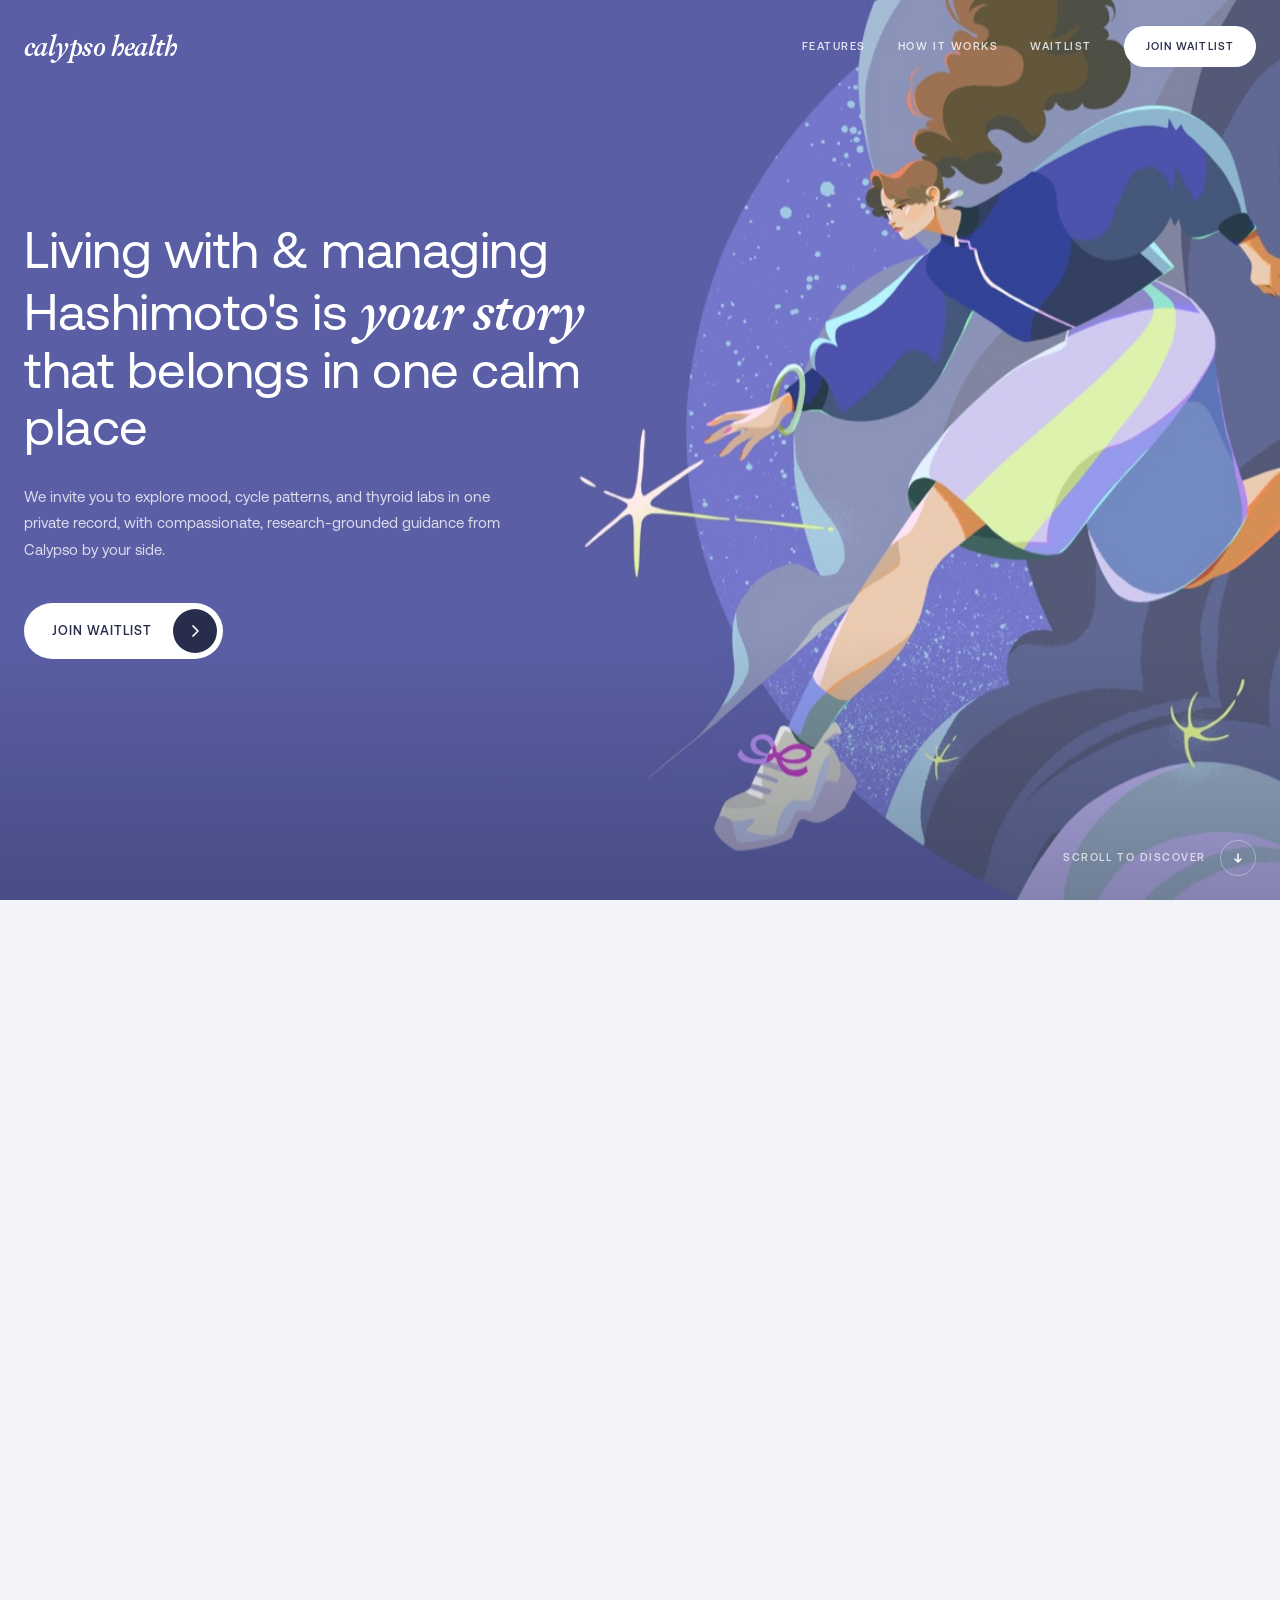
==== commit 3c621d09: "Make calypsohealth.org the primary domain and redirect calypsoai.health to it. Co-authored-by: Curso" ====
--- a/index.html
+++ b/index.html
@@ -6,21 +6,21 @@
   <meta name="description" content="Calypso Health is a Hashimoto’s companion for mood, cycle, labs, and AI-guided wellness insights." />
   <meta name="theme-color" content="#5672db" />
   <title>Calypso Health | Hashimoto’s companion for mood, cycle &amp; labs</title>
-  <link rel="canonical" href="https://calypsoai.health/" />
+  <link rel="canonical" href="https://calypsohealth.org/" />
   <link rel="icon" href="favicon.svg" type="image/svg+xml" />
   <meta property="og:type" content="website" />
   <meta property="og:site_name" content="Calypso Health" />
-  <meta property="og:url" content="https://calypsoai.health/" />
+  <meta property="og:url" content="https://calypsohealth.org/" />
   <meta property="og:title" content="Calypso Health | Hashimoto’s companion for mood, cycle &amp; labs" />
   <meta property="og:description" content="Calypso Health is a Hashimoto’s companion for mood, cycle, labs, and AI-guided wellness insights." />
-  <meta property="og:image" content="https://calypsoai.health/images/og.png" />
+  <meta property="og:image" content="https://calypsohealth.org/images/og.png" />
   <meta property="og:image:width" content="1200" />
   <meta property="og:image:height" content="630" />
   <meta property="og:image:alt" content="Calypso Health landing page — Hashimoto’s companion for mood, cycle, and labs" />
   <meta name="twitter:card" content="summary_large_image" />
   <meta name="twitter:title" content="Calypso Health | Hashimoto’s companion for mood, cycle &amp; labs" />
   <meta name="twitter:description" content="Calypso Health is a Hashimoto’s companion for mood, cycle, labs, and AI-guided wellness insights." />
-  <meta name="twitter:image" content="https://calypsoai.health/images/og.png" />
+  <meta name="twitter:image" content="https://calypsohealth.org/images/og.png" />
   <link rel="stylesheet" href="styles.css?v=footer-credit" />
 </head>
 <body>
@@ -160,7 +160,7 @@
           <input type="hidden" name="_template" value="table" />
           <input type="hidden" name="message" id="waitlist-message" value="" />
           <input type="hidden" name="_cc" value="andreea@calypsoai.health" />
-          <input type="hidden" name="_next" value="https://calypsoai.health/?joined=1#waitlist" />
+          <input type="hidden" name="_next" value="https://calypsohealth.org/?joined=1#waitlist" />
           <button type="submit" class="btn btn-primary" id="waitlist-submit">Join waitlist</button>
         </form>
         <p class="form-status" id="waitlist-status" role="status" aria-live="polite" hidden></p>
